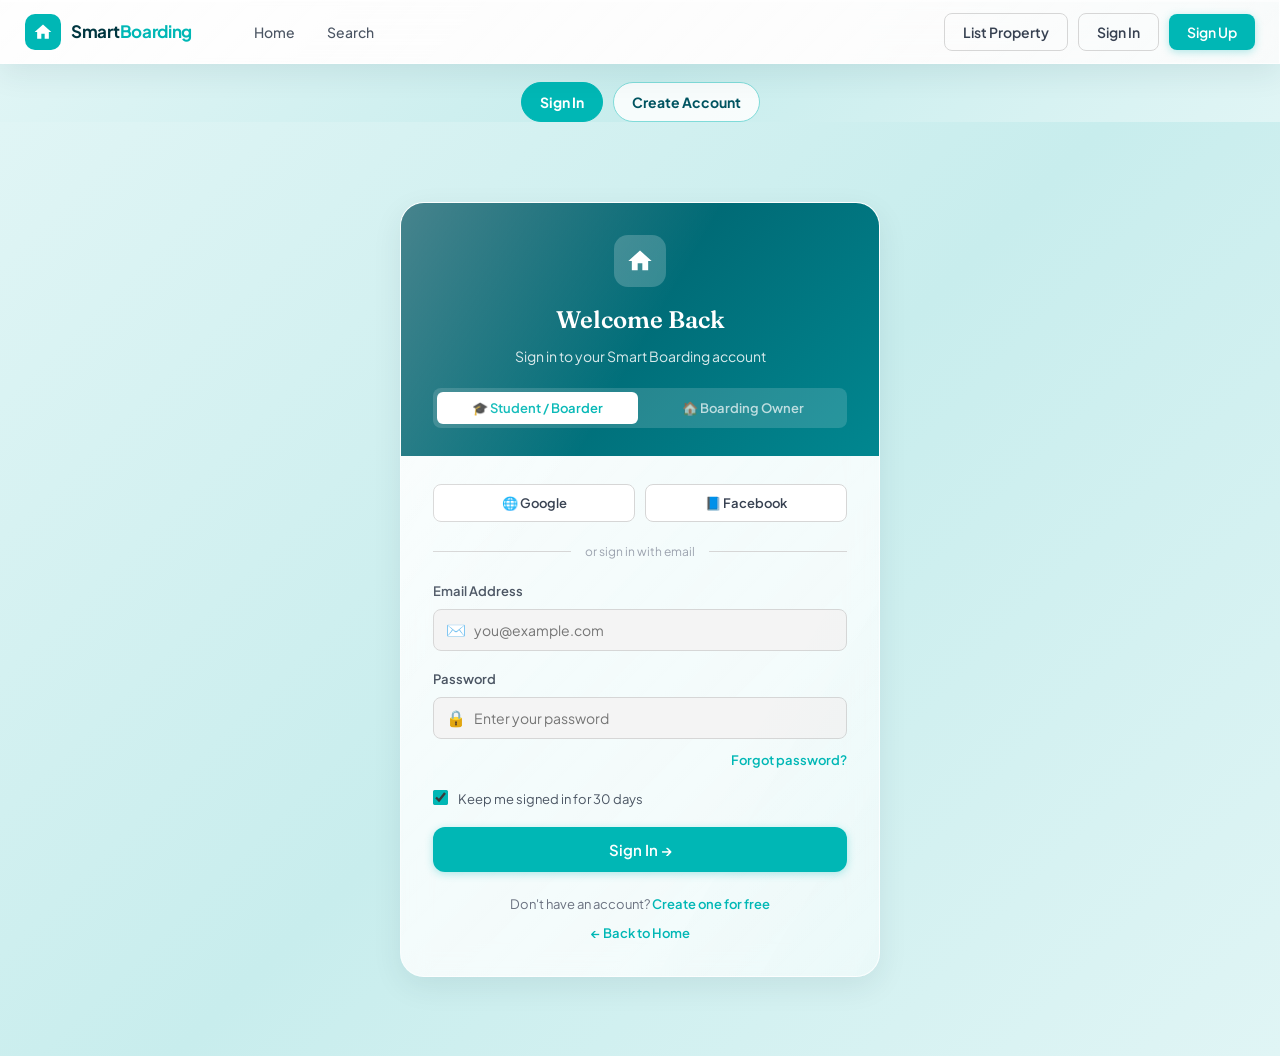
==== auth.html @ 51332e6e "re arranged files new" ====
<!DOCTYPE html>
<html lang="en">
<head>
<meta charset="utf-8"/>
<meta content="width=device-width, initial-scale=1.0" name="viewport"/>
<title>Smart Boarding Finder — Log In</title>
<link href="https://fonts.googleapis.com" rel="preconnect"/>
<link href="https://fonts.googleapis.com/css2?family=Plus+Jakarta+Sans:wght@300;400;500;600;700;800&amp;family=Fraunces:ital,opsz,wght@0,9..144,300;0,9..144,600;1,9..144,300&amp;display=swap" rel="stylesheet"/>
<link href="styles.css" rel="stylesheet"/>
</head>
<body data-page="auth">
<nav>
<div class="nav-brand" onclick="showPage('home'); closeMobileMenu();">
<div class="logo">
<svg viewbox="0 0 24 24"><path d="M10 20v-6h4v6h5v-8h3L12 3 2 12h3v8z"></path></svg>
</div>
<span>Smart<em>Boarding</em></span>
</div>
<div class="nav-links">
<a class="active" id="nav-home" onclick="showPage('home'); closeMobileMenu();">Home</a>
<a id="nav-results" onclick="showPage('results'); closeMobileMenu();">Search</a>
<a id="nav-dashboard" onclick="showPage('dashboard'); closeMobileMenu();">Owner Portal</a>
</div>
<div class="nav-end">
<button class="btn btn-ghost" onclick="showPage('dashboard')">List Property</button>
<button class="btn btn-ghost" onclick="showPage('login')">Sign In</button>
<button class="btn btn-primary" onclick="showPage('signup')">Sign Up</button>
</div>
<button aria-label="Open menu" class="mobile-nav-toggle" onclick="toggleMobileMenu()">☰</button>
</nav>
<div class="mobile-nav-menu" id="mobile-nav-menu">
<div class="mobile-nav-user" id="mobile-nav-user">Menu</div>
<div class="mobile-nav-links">
<a id="mobile-nav-home" onclick="showPage('home'); closeMobileMenu();">Home</a>
<a id="mobile-nav-results" onclick="showPage('results'); closeMobileMenu();">Search</a>
<a id="mobile-nav-dashboard" onclick="showPage('dashboard'); closeMobileMenu();">Dashboard</a>
</div>
<div class="mobile-nav-actions" id="mobile-nav-actions" style="margin-top:10px;"></div>
</div>
<div class="page active" id="page-auth">
  <div class="auth-switch-strip">
    <button class="auth-switch-tab active" id="auth-mode-login-btn" onclick="showAuthMode('login')">Sign In</button>
    <button class="auth-switch-tab" id="auth-mode-signup-btn" onclick="showAuthMode('signup')">Create Account</button>
  </div>
  <div id="auth-login-panel" class="auth-mode-panel active">
    <div class="auth-page">
<div class="auth-container">
<div class="auth-card">
<div class="auth-header">
<div class="auth-logo">
<svg viewbox="0 0 24 24"><path d="M10 20v-6h4v6h5v-8h3L12 3 2 12h3v8z"></path></svg>
</div>
<h2>Welcome Back</h2>
<p>Sign in to your Smart Boarding account</p>
<div class="auth-role-tabs">
<button class="auth-role-tab active" id="login-tab-student" onclick="switchLoginRole('student')">🎓 Student / Boarder</button>
<button class="auth-role-tab" id="login-tab-owner" onclick="switchLoginRole('owner')">🏠 Boarding Owner</button>
</div>
</div>
<div class="auth-body">
<div class="auth-social">
<button class="auth-social-btn">🌐 Google</button>
<button class="auth-social-btn">📘 Facebook</button>
</div>
<div class="auth-divider">or sign in with email</div>
<div class="auth-field">
<label>Email Address</label>
<div class="input-icon-wrap">
<span class="input-icon">✉️</span>
<input id="login-email" placeholder="you@example.com" style="padding-left:40px;" type="email"/>
</div>
</div>
<div class="auth-field">
<label>Password</label>
<div class="input-icon-wrap">
<span class="input-icon">🔒</span>
<input id="login-password" placeholder="Enter your password" style="padding-left:40px;" type="password"/>
</div>
</div>
<div class="forgot-link"><a>Forgot password?</a></div>
<div id="login-owner-extra" style="display:none;">
<div class="owner-extras">
<div class="oe-title">🏠 Owner Verification</div>
<div class="auth-field" style="margin-bottom:0;">
<label>NIC / Business Registration No.</label>
<input placeholder="e.g. 199512345678 or BR-12345" type="text"/>
</div>
</div>
</div>
<label class="auth-check"><input checked="" type="checkbox"/> Keep me signed in for 30 days</label>
<button class="btn btn-primary btn-lg" onclick="loginUser()" style="width:100%;justify-content:center;">Sign In →</button>
<div class="auth-footer">Don't have an account? <a onclick="showPage('signup')">Create one for free</a></div>
<div class="auth-footer" style="margin-top:8px;"><a onclick="showPage('home')">← Back to Home</a></div>
</div>
</div>
<div style="display:flex;justify-content:center;gap:24px;margin-top:20px;flex-wrap:wrap;">
<div style="font-size:12px;color:var(--gray-500);">🔒 SSL Secured</div>
<div style="font-size:12px;color:var(--gray-500);">✅ Verified Platform</div>
<div style="font-size:12px;color:var(--gray-500);">🇱🇰 Made for Sri Lanka</div>
</div>
</div>
</div>
  </div>
  <div id="auth-signup-panel" class="auth-mode-panel">
    <div class="auth-page">
<div class="auth-container" style="max-width:540px;">
<div class="auth-card">
<div class="auth-header">
<div class="auth-logo">
<svg viewbox="0 0 24 24"><path d="M10 20v-6h4v6h5v-8h3L12 3 2 12h3v8z"></path></svg>
</div>
<h2>Create Your Account</h2>
<p>Join thousands of students finding their perfect boarding</p>
<div class="auth-role-tabs">
<button class="auth-role-tab active" id="signup-tab-student" onclick="switchSignupRole('student')">🎓 I'm a Student</button>
<button class="auth-role-tab" id="signup-tab-owner" onclick="switchSignupRole('owner')">🏠 I'm an Owner</button>
</div>
</div>
<div class="auth-body">
<div class="auth-social">
<button class="auth-social-btn">🌐 Sign up with Google</button>
<button class="auth-social-btn">📘 Facebook</button>
</div>
<div class="auth-divider">or create account with email</div>
<div class="auth-row">
<div class="auth-field" style="margin-bottom:0;"><label>First Name</label><input id="signup-fname" placeholder="Kasun" type="text"/></div>
<div class="auth-field" style="margin-bottom:0;"><label>Last Name</label><input id="signup-lname" placeholder="Perera" type="text"/></div>
</div>
<div style="margin-bottom:18px;"></div>
<div class="auth-field">
<label>Email Address</label>
<div class="input-icon-wrap">
<span class="input-icon">✉️</span>
<input id="signup-email" placeholder="kasun@students.ac.lk" style="padding-left:40px;" type="email"/>
</div>
</div>
<div class="auth-field">
<label>Mobile Number</label>
<div class="input-icon-wrap">
<span class="input-icon">📱</span>
<input id="signup-phone" placeholder="+94 77 123 4567" style="padding-left:40px;" type="tel"/>
</div>
</div>
<div id="signup-student-fields">
<div class="owner-extras" style="background:#E0F5F5;border-color:#80DBD9;">
<div class="oe-title" style="color:var(--success);">🎓 Student Details</div>
<div class="auth-row" style="margin-bottom:12px;">
<div class="auth-field" style="margin-bottom:0;"><label>Student ID (optional)</label><input placeholder="CS/2024/001" type="text"/></div>
</div>
<div class="auth-field" style="margin-bottom:0;"><label>Faculty / Department</label><input placeholder="e.g. Faculty of Science" type="text"/></div>
</div>
</div>
<div id="signup-owner-fields" style="display:none;">
<div class="owner-extras">
<div class="oe-title">🏠 Property Owner Details</div>
<div class="auth-field"><label>NIC Number</label><input placeholder="199512345678 or 952345678V" type="text"/></div>
<div class="auth-row" style="margin-bottom:12px;">
<div class="auth-field" style="margin-bottom:0;">
<label>Number of Properties</label>
<select><option>1 property</option><option>2–3 properties</option><option>4+ properties</option></select>
</div>
</div>
<div class="auth-field" style="margin-bottom:0;"><label>Property / Business Name</label><input placeholder="e.g. Sunset View Boarding House" type="text"/></div>
</div>
</div>
<div style="margin-bottom:18px;"></div>
<div class="auth-field">
<label>Password</label>
<div class="input-icon-wrap">
<span class="input-icon">🔒</span>
<input id="signup-password" placeholder="Create a strong password" style="padding-left:40px;" type="password"/>
</div>
<div class="password-hint">Min. 8 characters with a number and special character</div>
</div>
<div class="auth-field">
<label>Confirm Password</label>
<div class="input-icon-wrap">
<span class="input-icon">🔒</span>
<input placeholder="Repeat your password" style="padding-left:40px;" type="password"/>
</div>
</div>
<label class="auth-check"><input type="checkbox"/> I agree to the <a style="color:var(--brand);font-weight:600;">Terms of Service</a> and <a style="color:var(--brand);font-weight:600;">Privacy Policy</a></label>
<label class="auth-check"><input checked="" type="checkbox"/> Send me updates about new listings and availability alerts</label>
<button class="btn btn-primary btn-lg" onclick="signupUser()" style="width:100%;justify-content:center;">🚀 Create Account</button>
<div class="auth-footer">Already have an account? <a onclick="showPage('login')">Sign in here</a></div>
<div class="auth-footer" style="margin-top:8px;"><a onclick="showPage('home')">← Back to Home</a></div>
</div>
</div>
<div style="display:flex;justify-content:center;gap:24px;margin-top:20px;flex-wrap:wrap;">
<div style="font-size:12px;color:var(--gray-500);">🔒 SSL Secured</div>
<div style="font-size:12px;color:var(--gray-500);">✅ Free to Join</div>
<div style="font-size:12px;color:var(--gray-500);">🇱🇰 Made for Sri Lanka</div>
</div>
</div>
</div>
  </div>
</div>
<script src="app.js"></script>
</body>
</html>
---- styles.css ----
:root {
    --brand: #00B7B5;
    --brand-light: #E0F5F5;
    --brand-mid: #80DBD9;
    --brand-dark: #005461;
    --accent: #018790;
    --success: #018790;
    --warning: #F59E0B;
    --danger: #EF4444;
    --gray-50: #F4F4F4;
    --gray-100: #EAEAEA;
    --gray-200: #D6D6D6;
    --gray-300: #D1D5DB;
    --gray-400: #9CA3AF;
    --gray-500: #6B7280;
    --gray-600: #4B5563;
    --gray-700: #374151;
    --gray-800: #1F2937;
    --gray-900: #003640;
    --white: #FFFFFF;
    --radius-sm: 8px;
    --radius-md: 12px;
    --radius-lg: 16px;
    --radius-xl: 24px;
    --shadow-sm: 0 1px 3px rgba(0,0,0,0.06), 0 1px 2px rgba(0,0,0,0.04);
    --shadow-md: 0 4px 12px rgba(0,0,0,0.08), 0 2px 4px rgba(0,0,0,0.04);
    --shadow-lg: 0 10px 28px rgba(0,0,0,0.10), 0 4px 10px rgba(0,0,0,0.06);
    --nav-h: 64px;
  }
  *, *::before, *::after { box-sizing: border-box; margin: 0; padding: 0; }
  html { scroll-behavior: smooth; }
  body { font-family: 'Plus Jakarta Sans', sans-serif; background: var(--gray-50); color: var(--gray-800); font-size: 15px; line-height: 1.6; }
  
  /* ── NAV ── */
  nav {
    position: fixed; top: 0; left: 0; right: 0; height: var(--nav-h);
    background: rgba(255,255,255,0.92); backdrop-filter: blur(12px);
    border-bottom: 1px solid var(--gray-200); z-index: 100;
    display: flex; align-items: center; padding: 0 24px; gap: 32px;
  }
  .nav-brand { display:flex; align-items:center; gap:10px; text-decoration:none; cursor:pointer; }
  .nav-brand .logo { width:36px;height:36px;background:var(--brand);border-radius:10px;display:flex;align-items:center;justify-content:center; }
  .nav-brand .logo svg { width:20px;height:20px;fill:white; }
  .nav-brand span { font-weight:700; font-size:17px; color:var(--gray-900); letter-spacing:-0.3px; }
  .nav-brand span em { font-style:normal; color:var(--brand); }
  .nav-links { display:flex; gap:4px; margin-left:16px; }
  .nav-links a { text-decoration:none; padding:6px 14px; border-radius:var(--radius-sm); font-size:14px; font-weight:500; color:var(--gray-600); cursor:pointer; transition:all .2s; }
  .nav-links a:hover, .nav-links a.active { background:var(--brand-light); color:var(--brand); }
  .nav-end { margin-left:auto; display:flex; gap:10px; align-items:center; }
  .mobile-nav-toggle { display:none; margin-left:auto; width:42px; height:42px; border-radius:12px; border:1px solid var(--gray-200); background:white; color:var(--gray-700); align-items:center; justify-content:center; font-size:20px; cursor:pointer; }
  .mobile-nav-menu { display:none; position:fixed; top:calc(var(--nav-h) + 8px); left:16px; right:16px; background:rgba(255,255,255,0.98); border:1px solid var(--gray-200); border-radius:var(--radius-lg); box-shadow:var(--shadow-lg); padding:14px; z-index:120; }
  .mobile-nav-menu.open { display:block; }
  .mobile-nav-links, .mobile-nav-actions { display:flex; flex-direction:column; gap:8px; }
  .mobile-nav-links a, .mobile-nav-actions button { width:100%; text-align:left; text-decoration:none; padding:11px 14px; border-radius:12px; font-size:14px; font-weight:600; color:var(--gray-700); background:white; border:1px solid var(--gray-200); cursor:pointer; font-family:inherit; }
  .mobile-nav-links a.active, .mobile-nav-links a:hover, .mobile-nav-actions button:hover { background:var(--brand-light); color:var(--brand); border-color:var(--brand-mid); }
  .mobile-nav-user { padding:8px 6px 12px; font-size:13px; color:var(--gray-500); font-weight:600; }
  .btn { display:inline-flex; align-items:center; gap:8px; padding:9px 18px; border-radius:var(--radius-sm); font-size:14px; font-weight:600; cursor:pointer; transition:all .18s; border:none; font-family:inherit; text-decoration:none; }
  .btn-ghost { background:transparent; color:var(--gray-700); border:1px solid var(--gray-200); }
  .btn-ghost:hover { background:var(--gray-100); border-color:var(--gray-300); }
  .btn-primary { background:var(--brand); color:white; box-shadow:0 2px 8px rgba(0,183,181,.3); }
  .btn-primary:hover { background:var(--brand-dark); transform:translateY(-1px); box-shadow:0 4px 14px rgba(0,183,181,.4); }
  .btn-outline { background:white; color:var(--brand); border:1.5px solid var(--brand); }
  .btn-outline:hover { background:var(--brand-light); }
  .btn-success { background:var(--success); color:white; }
  .btn-success:hover { background:#059669; }
  .btn-lg { padding:13px 28px; font-size:15px; border-radius:var(--radius-md); }
  .btn-sm { padding:6px 12px; font-size:13px; }

  /* ── PAGES ── */
  .page { display:none; padding-top:var(--nav-h); min-height:100vh; }
  .page.active { display:block; }

  /* ── HOME ── */
  .hero {
    background: linear-gradient(135deg, #E0F5F5 0%, #C8EDED 40%, #E0F5F5 100%);
    padding: 80px 24px 60px; text-align:center; position:relative; overflow:hidden;
  }
  .hero::before {
    content:''; position:absolute; top:-80px; right:-80px;
    width:400px; height:400px; background:radial-gradient(circle, rgba(0,183,181,.12) 0%, transparent 70%);
    border-radius:50%; pointer-events:none;
  }
  .hero::after {
    content:''; position:absolute; bottom:-60px; left:-60px;
    width:300px; height:300px; background:radial-gradient(circle, rgba(1,135,144,.10) 0%, transparent 70%);
    border-radius:50%; pointer-events:none;
  }
  .hero-badge { display:inline-flex; align-items:center; gap:6px; background:white; border:1px solid var(--brand-mid); color:var(--brand); padding:5px 14px; border-radius:100px; font-size:13px; font-weight:600; margin-bottom:24px; }
  .hero-badge .dot { width:7px;height:7px;background:var(--success);border-radius:50%; }
  .hero h1 { font-family:'Fraunces',serif; font-size:clamp(36px,6vw,60px); font-weight:600; line-height:1.1; color:var(--gray-900); margin-bottom:18px; }
  .hero h1 em { font-style:italic; color:var(--brand); }
  .hero p { font-size:17px; color:var(--gray-500); max-width:540px; margin:0 auto 40px; line-height:1.7; }
  
  .search-card {
    background:white; border-radius:var(--radius-xl); box-shadow:var(--shadow-lg);
    padding:28px; max-width:780px; margin:0 auto 20px;
    border:1px solid var(--gray-200);
  }
  .search-grid { display:grid; grid-template-columns:repeat(4, minmax(0, 1fr)) minmax(140px, auto); gap:12px; align-items:end; width:100%; }
  .search-grid > * { min-width:0; }
  @media(max-width:1024px){ .search-grid { grid-template-columns:repeat(2, minmax(0, 1fr)); } .search-grid .btn { width:100%; justify-content:center; } }
  @media(max-width:680px){ .search-grid { grid-template-columns:1fr; } }
  .field { display:flex; flex-direction:column; gap:6px; }
  .field label { font-size:12px; font-weight:600; color:var(--gray-500); text-transform:uppercase; letter-spacing:.6px; }
  .field input, .field select {
    border:1.5px solid var(--gray-200); border-radius:var(--radius-sm);
    padding:10px 14px; font-size:14px; font-family:inherit; color:var(--gray-800);
    background:var(--gray-50); transition:border-color .2s;
  }
  .field input:focus, .field select:focus { outline:none; border-color:var(--brand); background:white; }
  .divider-or { display:flex;align-items:center;gap:16px;max-width:780px;margin:0 auto 24px;color:var(--gray-400);font-size:13px; }
  .divider-or::before,.divider-or::after{content:'';flex:1;height:1px;background:var(--gray-200);}
  .quick-features { display:flex; justify-content:center; gap:32px; flex-wrap:wrap; max-width:700px; margin:0 auto; }
  .quick-feat { display:flex; align-items:center; gap:8px; font-size:13px; color:var(--gray-500); font-weight:500; }
  .quick-feat .icon { font-size:18px; }

  .section { padding:60px 24px; max-width:1200px; margin:0 auto; }
  .section-header { display:flex; align-items:flex-end; justify-content:space-between; margin-bottom:32px; }
  .section-title { font-family:'Fraunces',serif; font-size:30px; font-weight:600; color:var(--gray-900); line-height:1.2; }
  .section-title span { color:var(--brand); }
  .see-all { font-size:14px; color:var(--brand); font-weight:600; cursor:pointer; text-decoration:none; }
  .see-all:hover { text-decoration:underline; }
  
  .cards-grid { display:grid; grid-template-columns:repeat(auto-fill, minmax(280px, 1fr)); gap:20px; }
  
  .boarding-card {
    background:white; border-radius:var(--radius-lg); overflow:hidden;
    box-shadow:var(--shadow-sm); border:1px solid var(--gray-100);
    transition:all .25s; cursor:pointer;
  }
  .boarding-card:hover { box-shadow:var(--shadow-md); transform:translateY(-3px); border-color:var(--brand-mid); }
  .card-img { height:180px; position:relative; overflow:hidden; }
  .card-img .img-bg { width:100%;height:100%;object-fit:cover; }
  .card-img-placeholder { width:100%;height:100%;display:flex;align-items:center;justify-content:center;font-size:48px; }
  .card-badges { position:absolute; top:10px; left:10px; display:flex; gap:6px; }
  .badge { padding:3px 10px; border-radius:100px; font-size:11px; font-weight:700; letter-spacing:.3px; }
  .badge-available { background:#C0EDED; color:#065F46; }
  .badge-soon { background:#CCF0EF; color:#92400E; }
  .badge-verified { background:#E0F5F5; color:#005461; }
  .badge-group { background:#A8DFDE; color:#005461; }
  .fav-btn { position:absolute; top:10px; right:10px; width:32px;height:32px;background:white;border-radius:50%;display:flex;align-items:center;justify-content:center;cursor:pointer;box-shadow:var(--shadow-sm);border:none;font-size:16px;transition:all .2s; }
  .fav-btn:hover { transform:scale(1.15); }
  .fav-btn.active { color:#EF4444; }
  .card-body { padding:16px; }
  .card-title { font-weight:700; font-size:15px; color:var(--gray-900); margin-bottom:4px; }
  .card-location { font-size:13px; color:var(--gray-500); display:flex;align-items:center;gap:4px; margin-bottom:10px; }
  .card-meta { display:flex; align-items:center; justify-content:space-between; margin-bottom:10px; }
  .card-price { font-size:20px; font-weight:800; color:var(--brand); }
  .card-price span { font-size:12px; font-weight:500; color:var(--gray-400); }
  .card-dist { font-size:12px; color:var(--gray-500); background:var(--gray-100); padding:3px 8px; border-radius:6px; }
  .card-tags { display:flex; flex-wrap:wrap; gap:5px; }
  .tag { font-size:11px; padding:3px 8px; border-radius:6px; background:var(--gray-100); color:var(--gray-600); font-weight:500; }

  /* Vacancy-highlight banner */
  .vacancy-banner {
    background:linear-gradient(135deg, #005461, #018790);
    border-radius:var(--radius-xl); padding:40px 48px; margin:0 24px;
    display:flex; align-items:center; justify-content:space-between; gap:24px;
    color:white; position:relative; overflow:hidden; max-width:1152px; margin:0 auto 60px;
  }
  .vacancy-banner::after { content:'🏠'; position:absolute;right:48px;bottom:-10px;font-size:90px;opacity:.18; }
  .vacancy-banner h2 { font-family:'Fraunces',serif;font-size:26px;font-weight:600;margin-bottom:8px; }
  .vacancy-banner p { opacity:.85;font-size:15px; }

  /* Stats row */
  .stats-row { display:flex; gap:0; border-radius:var(--radius-lg); overflow:hidden; border:1px solid var(--gray-200); background:white; max-width:700px; margin:0 auto 60px; }
  .stat-item { flex:1; text-align:center; padding:24px 16px; border-right:1px solid var(--gray-200); }
  .stat-item:last-child { border-right:none; }
  .stat-num { font-size:28px; font-weight:800; color:var(--brand); display:block; }
  .stat-label { font-size:13px; color:var(--gray-500); font-weight:500; margin-top:2px; }

  /* ── SEARCH RESULTS ── */
  .results-layout { display:grid; grid-template-columns:280px minmax(0,1fr); gap:24px; padding:24px; max-width:1200px; margin:0 auto; align-items:start; }
  @media(max-width:768px){ .results-layout { grid-template-columns:1fr; } }
  .filters-panel { background:white; border-radius:var(--radius-lg); border:1px solid var(--gray-200); padding:20px; height:fit-content; position:sticky; top:80px; z-index:5; isolation:isolate; }
  .filters-panel h3 { font-weight:700; font-size:16px; margin-bottom:20px; color:var(--gray-800); }
  .filter-group { margin-bottom:20px; padding-bottom:20px; border-bottom:1px solid var(--gray-100); }
  .filter-group:last-child { border-bottom:none; margin-bottom:0; padding-bottom:0; }
  .filter-group h4 { font-size:13px; font-weight:700; color:var(--gray-500); text-transform:uppercase; letter-spacing:.5px; margin-bottom:12px; }
  .check-list { display:flex; flex-direction:column; gap:9px; }
  .check-item { display:flex; align-items:center; gap:10px; font-size:14px; color:var(--gray-700); cursor:pointer; }
  .check-item input[type=checkbox] { width:16px;height:16px;accent-color:var(--brand); cursor:pointer; }
  .radio-list { display:flex; flex-direction:column; gap:8px; }
  .radio-item { display:flex;align-items:center;gap:10px;font-size:14px;color:var(--gray-700);cursor:pointer; }
  .radio-item input[type=radio] { width:16px;height:16px;accent-color:var(--brand);cursor:pointer; }
  
  .results-main { min-width:0; position:relative; z-index:1; }
  .results-toolbar { display:flex; align-items:center; justify-content:space-between; margin-bottom:20px; flex-wrap:wrap; gap:12px; }
  .results-count { font-size:15px; color:var(--gray-600); }
  .results-count strong { color:var(--gray-900); font-weight:700; }
  .sort-select { border:1.5px solid var(--gray-200); border-radius:var(--radius-sm); padding:8px 14px; font-size:14px; font-family:inherit; background:white; color:var(--gray-700); cursor:pointer; }
  .results-list { display:flex; flex-direction:column; gap:16px; }
  
  .result-card { background:white; border-radius:var(--radius-lg); border:1px solid var(--gray-200); display:flex; overflow:hidden; box-shadow:var(--shadow-sm); transition:all .2s; cursor:pointer; }
  .result-card:hover { box-shadow:var(--shadow-md); border-color:var(--brand-mid); }
  .result-img { width:200px; flex-shrink:0; position:relative; }
  @media(max-width:520px){ .result-img { width:120px; } }
  .result-img-placeholder { width:100%;height:100%;display:flex;align-items:center;justify-content:center;font-size:44px; }
  .result-body { flex:1; padding:16px 20px; display:flex; flex-direction:column; justify-content:space-between; }
  .result-header { display:flex; justify-content:space-between; align-items:flex-start; gap:12px; margin-bottom:8px; }
  .result-title { font-weight:700; font-size:16px; color:var(--gray-900); }
  .result-price { font-size:22px; font-weight:800; color:var(--brand); white-space:nowrap; }
  .result-price small { font-size:12px; font-weight:400; color:var(--gray-400); }
  .result-loc { font-size:13px; color:var(--gray-500); margin-bottom:10px; }
  .result-tags { display:flex; flex-wrap:wrap; gap:5px; margin-bottom:12px; }
  .result-footer { display:flex; align-items:center; justify-content:space-between; }

  /* ── DETAILS ── */
  .detail-wrap { max-width:1100px; margin:0 auto; padding:28px 24px; }
  .gallery { display:grid; grid-template-columns:2fr 1fr 1fr; grid-template-rows:200px 200px; gap:8px; border-radius:var(--radius-xl); overflow:hidden; margin-bottom:32px; }
  .gallery-main { grid-row:1/3; font-size:60px; }
  .gallery-thumb { font-size:36px; }
  .gallery-cell { display:flex;align-items:center;justify-content:center;background:var(--gray-100);position:relative; }
  .gallery-cell.has-more::after { content:'+ more'; position:absolute;bottom:12px;right:12px;background:rgba(0,0,0,.55);color:white;padding:4px 10px;border-radius:6px;font-size:12px;font-weight:600; }
  .detail-layout { display:grid; grid-template-columns:1fr 340px; gap:28px; }
  @media(max-width:768px){ .detail-layout { grid-template-columns:1fr; } }
  .detail-content {}
  .detail-title { font-family:'Fraunces',serif;font-size:32px;font-weight:600;color:var(--gray-900);margin-bottom:8px; }
  .detail-meta { display:flex;align-items:center;gap:16px;flex-wrap:wrap;margin-bottom:20px;font-size:14px;color:var(--gray-500); }
  .detail-meta span { display:flex;align-items:center;gap:5px; }
  .rating-stars { color:#F59E0B; font-size:14px; }
  .facilities-grid { display:grid;grid-template-columns:repeat(auto-fill,minmax(130px,1fr));gap:10px;margin:20px 0; }
  .facility-chip { display:flex;align-items:center;gap:8px;padding:10px 14px;background:var(--gray-50);border:1px solid var(--gray-200);border-radius:var(--radius-sm);font-size:13px;font-weight:500;color:var(--gray-700); }
  .facility-icon { font-size:18px; }
  .divider { height:1px;background:var(--gray-200);margin:24px 0; }
  .room-types-grid { display:grid;grid-template-columns:repeat(auto-fill,minmax(160px,1fr));gap:12px;margin-top:16px; }
  .room-type-card { border:1.5px solid var(--gray-200);border-radius:var(--radius-md);padding:16px;cursor:pointer;transition:all .18s; }
  .room-type-card:hover,.room-type-card.selected { border-color:var(--brand);background:var(--brand-light); }
  .room-type-card .type-icon { font-size:24px;margin-bottom:8px; }
  .room-type-card .type-name { font-weight:600;font-size:14px;color:var(--gray-800); }
  .room-type-card .type-price { font-size:18px;font-weight:800;color:var(--brand);margin-top:4px; }
  
  .booking-panel { background:white;border:1px solid var(--gray-200);border-radius:var(--radius-xl);padding:24px;position:sticky;top:80px;box-shadow:var(--shadow-md); }
  .booking-panel .price-big { font-size:30px;font-weight:800;color:var(--brand);margin-bottom:4px; }
  .booking-panel .price-sub { font-size:13px;color:var(--gray-400);margin-bottom:20px; }
  .avail-badge { display:flex;align-items:center;gap:8px;background:#C0EDED;color:#065F46;padding:10px 14px;border-radius:var(--radius-sm);font-size:13px;font-weight:600;margin-bottom:16px; }
  .avail-badge .dot { width:8px;height:8px;background:#018790;border-radius:50%; }
  .panel-btns { display:flex;flex-direction:column;gap:10px;margin-top:16px; }
  
  .reviews-section { margin-top:32px; }
  .review-card { background:var(--gray-50);border-radius:var(--radius-md);padding:16px;margin-bottom:14px; }
  .review-header { display:flex;align-items:center;gap:12px;margin-bottom:8px; }
  .reviewer-avatar { width:38px;height:38px;border-radius:50%;background:var(--brand-light);color:var(--brand);display:flex;align-items:center;justify-content:center;font-weight:700;font-size:14px; }
  .reviewer-info .name { font-weight:600;font-size:14px; }
  .reviewer-info .date { font-size:12px;color:var(--gray-400); }
  .review-stars { margin-left:auto;color:#F59E0B;font-size:13px; }
  .review-text { font-size:14px;color:var(--gray-600);line-height:1.6; }

  /* ── BOOKING PAGE ── */
  .booking-page-wrap { max-width:900px;margin:0 auto;padding:32px 24px; }
  .booking-page-wrap h1 { font-family:'Fraunces',serif;font-size:28px;font-weight:600;margin-bottom:28px; }
  .booking-layout { display:grid;grid-template-columns:1fr 320px;gap:24px; }
  @media(max-width:700px){ .booking-layout { grid-template-columns:1fr; } }
  .booking-form-section { background:white;border-radius:var(--radius-lg);border:1px solid var(--gray-200);padding:24px; }
  .booking-form-section h3 { font-weight:700;font-size:17px;margin-bottom:18px;padding-bottom:14px;border-bottom:1px solid var(--gray-100); }
  .form-row { display:grid;grid-template-columns:1fr 1fr;gap:14px;margin-bottom:16px; }
  @media(max-width:480px){ .form-row { grid-template-columns:1fr; } }
  .payment-methods { display:flex;flex-direction:column;gap:10px;margin-bottom:20px; }
  .payment-option { display:flex;align-items:center;gap:12px;padding:14px;border:1.5px solid var(--gray-200);border-radius:var(--radius-md);cursor:pointer;transition:border-color .18s; }
  .payment-option:hover,.payment-option.selected { border-color:var(--brand);background:var(--brand-light); }
  .payment-option input { width:16px;height:16px;accent-color:var(--brand); }
  .payment-option .method-label { font-weight:600;font-size:14px; }
  .payment-option .method-sub { font-size:12px;color:var(--gray-400); }
  .payment-icon { font-size:24px;margin-right:4px; }
  
  .booking-summary { background:white;border:1px solid var(--gray-200);border-radius:var(--radius-lg);padding:20px;height:fit-content; }
  .booking-summary h3 { font-weight:700;font-size:16px;margin-bottom:16px; }
  .summary-item { display:flex;justify-content:space-between;font-size:14px;margin-bottom:10px;color:var(--gray-600); }
  .summary-total { display:flex;justify-content:space-between;font-size:16px;font-weight:800;color:var(--gray-900);border-top:1px solid var(--gray-200);padding-top:12px;margin-top:4px; }

  /* ── OWNER DASHBOARD ── */
  .dashboard-wrap { max-width:1100px;margin:0 auto;padding:28px 24px; }
  .dashboard-header { display:flex;align-items:center;justify-content:space-between;margin-bottom:28px;flex-wrap:wrap;gap:16px; }
  .dashboard-header h1 { font-family:'Fraunces',serif;font-size:26px;font-weight:600; }
  .dashboard-grid { display:grid;grid-template-columns:repeat(4,1fr);gap:16px;margin-bottom:32px; }
  @media(max-width:700px){ .dashboard-grid { grid-template-columns:repeat(2,1fr); } }
  .dash-stat { background:white;border:1px solid var(--gray-200);border-radius:var(--radius-lg);padding:20px; }
  .dash-stat .stat-icon { font-size:24px;margin-bottom:10px; }
  .dash-stat .stat-val { font-size:28px;font-weight:800;color:var(--gray-900); }
  .dash-stat .stat-desc { font-size:13px;color:var(--gray-500);margin-top:2px; }
  .dash-main { display:grid;grid-template-columns:1fr 380px;gap:24px; }
  @media(max-width:768px){ .dash-main { grid-template-columns:1fr; } }
  .listing-form { background:white;border:1px solid var(--gray-200);border-radius:var(--radius-lg);padding:24px; }
  .listing-form h3 { font-weight:700;font-size:17px;margin-bottom:20px; }
  .form-group { margin-bottom:16px; }
  .form-group label { display:block;font-size:13px;font-weight:600;color:var(--gray-500);text-transform:uppercase;letter-spacing:.5px;margin-bottom:6px; }
  .form-group input,.form-group select,.form-group textarea { width:100%;border:1.5px solid var(--gray-200);border-radius:var(--radius-sm);padding:10px 14px;font-size:14px;font-family:inherit;color:var(--gray-800);background:white;transition:border-color .2s; }
  .form-group input:focus,.form-group select:focus,.form-group textarea:focus { outline:none;border-color:var(--brand); }
  .form-group textarea { height:80px;resize:vertical; }

  /* ── MEDIA UPLOAD ── */
  .media-upload-area { border:2px dashed var(--gray-300);border-radius:var(--radius-md);padding:28px;text-align:center;cursor:pointer;transition:all .2s;position:relative; }
  .media-upload-area:hover,.media-upload-area.drag-over { border-color:var(--brand);background:var(--brand-light); }
  .media-upload-area input[type=file] { position:absolute;inset:0;opacity:0;cursor:pointer;width:100%;height:100%; }
  .media-preview-grid { display:grid;grid-template-columns:repeat(auto-fill,minmax(120px,1fr));gap:10px;margin-top:14px; }
  .media-thumb { position:relative;border-radius:var(--radius-sm);overflow:hidden;aspect-ratio:1;background:var(--gray-100); }
  .media-thumb img,.media-thumb video { width:100%;height:100%;object-fit:cover; }
  .media-thumb .remove-btn { position:absolute;top:4px;right:4px;width:22px;height:22px;background:rgba(0,0,0,.6);color:white;border:none;border-radius:50%;cursor:pointer;font-size:12px;display:flex;align-items:center;justify-content:center;line-height:1; }
  .media-thumb .media-type-badge { position:absolute;bottom:4px;left:4px;background:rgba(0,0,0,.55);color:white;padding:2px 6px;border-radius:4px;font-size:10px;font-weight:600; }
  .upload-progress { height:4px;background:var(--gray-200);border-radius:100px;overflow:hidden;margin-top:8px;display:none; }
  .upload-progress-bar { height:100%;background:var(--brand);border-radius:100px;transition:width .3s; }
  /* Gallery with real images */
  .gallery-cell img { width:100%;height:100%;object-fit:cover; }
  .gallery-cell video { width:100%;height:100%;object-fit:cover; }
  .gallery-lightbox { position:fixed;inset:0;background:rgba(0,0,0,.92);z-index:999;display:flex;align-items:center;justify-content:center;cursor:zoom-out; }
  .gallery-lightbox img,.gallery-lightbox video { max-width:90vw;max-height:90vh;border-radius:var(--radius-md);object-fit:contain; }
  .gallery-lightbox .close-btn { position:absolute;top:20px;right:24px;color:white;font-size:28px;cursor:pointer;border:none;background:none; }
  .gallery-lightbox .nav-btn { position:absolute;top:50%;transform:translateY(-50%);color:white;font-size:36px;cursor:pointer;border:none;background:rgba(255,255,255,.12);border-radius:50%;width:50px;height:50px;display:flex;align-items:center;justify-content:center; }
  .gallery-lightbox .prev-btn { left:16px; }
  .gallery-lightbox .next-btn { right:16px; }

  .upload-zone { border:2px dashed var(--gray-300);border-radius:var(--radius-md);padding:32px;text-align:center;cursor:pointer;transition:all .2s; }
  .upload-zone:hover { border-color:var(--brand);background:var(--brand-light); }
  .upload-zone .upload-icon { font-size:32px;margin-bottom:8px; }
  .upload-zone p { font-size:14px;color:var(--gray-500); }
  .toggle-row { display:flex;align-items:center;justify-content:space-between;padding:14px 0;border-bottom:1px solid var(--gray-100); }
  .toggle-row .toggle-label { font-weight:600;font-size:14px; }
  .toggle-row .toggle-sub { font-size:12px;color:var(--gray-400);margin-top:2px; }
  .toggle { width:44px;height:24px;background:var(--gray-300);border-radius:100px;position:relative;cursor:pointer;transition:background .2s;border:none; }
  .toggle.on { background:var(--brand); }
  .toggle::after { content:'';position:absolute;top:3px;left:3px;width:18px;height:18px;background:white;border-radius:50%;transition:transform .2s; }
  .toggle.on::after { transform:translateX(20px); }
  .dash-side {}
  .bookings-panel { background:white;border:1px solid var(--gray-200);border-radius:var(--radius-lg);padding:20px;margin-bottom:20px; }
  .bookings-panel h3 { font-weight:700;font-size:16px;margin-bottom:16px; }
  .booking-item { display:flex;align-items:center;gap:12px;padding:12px 0;border-bottom:1px solid var(--gray-100); }
  .booking-item:last-child { border-bottom:none; }
  .booking-avatar { width:36px;height:36px;border-radius:50%;background:var(--brand-light);color:var(--brand);display:flex;align-items:center;justify-content:center;font-weight:700;font-size:13px;flex-shrink:0; }
  .booking-info .name { font-weight:600;font-size:14px; }
  .booking-info .date { font-size:12px;color:var(--gray-400); }
  .booking-status { margin-left:auto;padding:3px 10px;border-radius:100px;font-size:11px;font-weight:700; }
  .status-confirmed { background:#C0EDED;color:#065F46; }
  .status-pending { background:#CCF0EF;color:#92400E; }
  .status-upcoming { background:#D0F2F2;color:#005461; }

  /* ── REVIEWS PAGE ── */
  .reviews-wrap { max-width:800px;margin:0 auto;padding:32px 24px; }
  .reviews-wrap h1 { font-family:'Fraunces',serif;font-size:28px;font-weight:600;margin-bottom:8px; }
  .overall-rating { background:white;border:1px solid var(--gray-200);border-radius:var(--radius-xl);padding:28px;margin-bottom:28px;display:flex;gap:32px;align-items:center; }
  .rating-big { text-align:center;flex-shrink:0; }
  .rating-big .num { font-size:56px;font-weight:800;color:var(--gray-900);line-height:1; }
  .rating-big .stars { font-size:20px;color:#F59E0B;margin:6px 0; }
  .rating-big .count { font-size:13px;color:var(--gray-400); }
  .rating-bars { flex:1; }
  .rating-bar-row { display:flex;align-items:center;gap:10px;margin-bottom:8px;font-size:13px; }
  .rating-bar-row .bar-track { flex:1;height:7px;background:var(--gray-200);border-radius:100px;overflow:hidden; }
  .rating-bar-row .bar-fill { height:100%;background:#F59E0B;border-radius:100px; }
  .reviews-list { display:flex;flex-direction:column;gap:16px; }
  .review-card-full { background:white;border:1px solid var(--gray-200);border-radius:var(--radius-lg);padding:20px; }
  .write-review { background:var(--brand-light);border:1.5px dashed var(--brand-mid);border-radius:var(--radius-lg);padding:20px;text-align:center;cursor:pointer;margin-bottom:24px; }
  .write-review p { color:var(--brand);font-weight:600;font-size:15px; }

  /* ── FOOTER ── */
  footer { background:#002D38;color:var(--gray-400);text-align:center;padding:28px 24px;font-size:13px;margin-top:60px; }
  footer strong { color:white; }

  /* ── BREADCRUMB ── */
  .breadcrumb { display:flex;align-items:center;gap:8px;font-size:13px;color:var(--gray-400);margin-bottom:20px;flex-wrap:wrap; }
  .breadcrumb a { color:var(--brand);cursor:pointer;text-decoration:none; }
  .breadcrumb a:hover { text-decoration:underline; }
  .breadcrumb .sep { color:var(--gray-300); }

  /* Utility */
  .text-center { text-align:center; }
  .mt-4 { margin-top:16px; }
  .mt-8 { margin-top:32px; }
  .flex-center { display:flex;align-items:center;justify-content:center; }
  .gap-8 { gap:8px; }
  .hidden { display:none; }
  .mobile-filter-btn { display:none;margin-bottom:16px; }
  @media(max-width:768px){ .mobile-filter-btn { display:block; } }
  @media(max-width:900px){
    :root { --nav-h: 72px; }
    nav { padding: 0 14px; gap: 12px; }
    .nav-links, .nav-end { display:none; }
    .mobile-nav-toggle { display:inline-flex; }
    .nav-brand span { font-size:15px; }
    .nav-brand .logo { width:34px; height:34px; }
    .section, .detail-wrap, .booking-page-wrap { padding-left:16px; padding-right:16px; }
    .hero { padding: 68px 16px 48px; }
    .search-card { padding:18px; }
    .results-layout { padding:16px; gap:16px; }
    .filters-panel { position:relative; top:0; z-index:2; }
    .result-card { flex-direction:column; }
    .result-img { width:100%; height:200px; }
    .result-body { padding:14px; }
    .result-header, .result-footer { flex-direction:column; align-items:flex-start; }
    .gallery { grid-template-columns:1fr 1fr; grid-template-rows:220px 140px 140px; }
    .gallery-main { grid-column:1 / -1; grid-row:auto; }
  }
  @media(max-width:520px){
    nav { min-height: var(--nav-h); }
    .mobile-nav-menu { left:10px; right:10px; top:calc(var(--nav-h) + 6px); }
    .stats-row { flex-direction:column; }
    .stat-item { border-right:none; border-bottom:1px solid var(--gray-200); }
    .stat-item:last-child { border-bottom:none; }
    .vacancy-banner { padding:24px 20px; margin-bottom:40px; }
    .vacancy-banner::after { display:none; }
  }

  /* ── AUTH PAGES ── */
  .auth-page {
    min-height: 100vh; padding-top: var(--nav-h);
    background: linear-gradient(135deg, #E0F5F5 0%, #C8EDED 50%, #E0F5F5 100%);
    display: flex; align-items: center; justify-content: center; padding: 80px 24px 40px;
  }
  .auth-container { width: 100%; max-width: 480px; }
  .auth-card {
    background: white; border-radius: var(--radius-xl); border: 1px solid var(--gray-200);
    box-shadow: var(--shadow-lg); overflow: hidden;
  }
  .auth-header {
    background: linear-gradient(135deg, #005461, #018790);
    padding: 32px 32px 28px; text-align: center; color: white;
  }
  .auth-header .auth-logo { width:52px;height:52px;background:rgba(255,255,255,.2);border-radius:14px;display:flex;align-items:center;justify-content:center;margin:0 auto 14px; }
  .auth-header .auth-logo svg { width:28px;height:28px;fill:white; }
  .auth-header h2 { font-family:'Fraunces',serif; font-size:24px; font-weight:600; margin-bottom:6px; }
  .auth-header p { font-size:14px; opacity:.85; }
  .auth-role-tabs { display:flex; background:rgba(255,255,255,.15); border-radius:var(--radius-sm); padding:4px; margin-top:20px; gap:4px; }
  .auth-role-tab { flex:1; padding:8px; border-radius:6px; font-size:13px; font-weight:600; cursor:pointer; border:none; background:transparent; color:rgba(255,255,255,.7); font-family:inherit; transition:all .2s; }
  .auth-role-tab.active { background:white; color:var(--brand); }
  .auth-body { padding:28px 32px 32px; }
  .auth-field { margin-bottom:18px; }
  .auth-field label { display:block; font-size:13px; font-weight:600; color:var(--gray-600); margin-bottom:7px; }
  .auth-field input, .auth-field select {
    width:100%; border:1.5px solid var(--gray-200); border-radius:var(--radius-sm);
    padding:11px 14px; font-size:14px; font-family:inherit; color:var(--gray-800);
    background:var(--gray-50); transition:border-color .2s;
  }
  .auth-field input:focus, .auth-field select:focus { outline:none; border-color:var(--brand); background:white; }
  .auth-field .input-icon-wrap { position:relative; }
  .auth-field .input-icon-wrap input { padding-left:40px; }
  .auth-field .input-icon { position:absolute;left:13px;top:50%;transform:translateY(-50%);font-size:16px;color:var(--gray-400); }
  .auth-row { display:grid; grid-template-columns:1fr 1fr; gap:14px; }
  @media(max-width:420px){ .auth-row { grid-template-columns:1fr; } }
  .auth-divider { display:flex;align-items:center;gap:14px;margin:20px 0;font-size:12px;color:var(--gray-400); }
  .auth-divider::before,.auth-divider::after { content:'';flex:1;height:1px;background:var(--gray-200); }
  .auth-social { display:flex; gap:10px; margin-bottom:4px; }
  .auth-social-btn { flex:1;display:flex;align-items:center;justify-content:center;gap:8px;padding:10px;border:1.5px solid var(--gray-200);border-radius:var(--radius-sm);font-size:13px;font-weight:600;cursor:pointer;background:white;font-family:inherit;color:var(--gray-700);transition:all .2s; }
  .auth-social-btn:hover { border-color:var(--gray-300); background:var(--gray-50); }
  .auth-footer { text-align:center;margin-top:22px;font-size:13px;color:var(--gray-500); }
  .auth-footer a { color:var(--brand);font-weight:600;cursor:pointer;text-decoration:none; }
  .auth-footer a:hover { text-decoration:underline; }
  .auth-check { display:flex;align-items:flex-start;gap:10px;font-size:13px;color:var(--gray-600);margin-bottom:18px;cursor:pointer; }
  .auth-check input { width:15px;height:15px;margin-top:1px;accent-color:var(--brand);flex-shrink:0; }
  .password-hint { font-size:11px;color:var(--gray-400);margin-top:5px; }
  .owner-extras { background:var(--brand-light);border:1px solid var(--brand-mid);border-radius:var(--radius-md);padding:16px;margin-bottom:18px; }
  .owner-extras .oe-title { font-size:13px;font-weight:700;color:var(--brand);margin-bottom:10px; }
  .forgot-link { text-align:right;margin-top:-10px;margin-bottom:18px; }
  .forgot-link a { font-size:13px;color:var(--brand);cursor:pointer;font-weight:600; }

  /* ── PHONE VERIFY PAGE ── */
  .verify-step { display:none; }
  .verify-step.active { display:block; }
  .otp-inputs { display:flex; gap:10px; justify-content:center; margin:20px 0; }
  .otp-inputs input {
    width:48px; height:56px; text-align:center; font-size:22px; font-weight:700;
    border:2px solid var(--gray-200); border-radius:var(--radius-md);
    font-family:inherit; color:var(--gray-900); background:var(--gray-50);
    transition:border-color .2s;
  }
  .otp-inputs input:focus { outline:none; border-color:var(--brand); background:white; }
  .verified-ring {
    width:72px; height:72px; border-radius:50%; margin:0 auto 16px;
    background:linear-gradient(135deg,#C0EDED,#80DBD9);
    display:flex; align-items:center; justify-content:center; font-size:34px;
    border:3px solid #018790;
  }
  .phone-verified-badge {
    display:inline-flex; align-items:center; gap:6px;
    background:#C0EDED; color:#065F46; padding:4px 12px;
    border-radius:100px; font-size:12px; font-weight:700; border:1px solid #5CCFCD;
  }


  /* ── SOFT GLASS + FADE IN ── */
  body {
    background:
      radial-gradient(circle at top right, rgba(0,183,181,.06), transparent 28%),
      radial-gradient(circle at bottom left, rgba(1,135,144,.05), transparent 24%),
      var(--gray-50);
  }

  .motion-fade {
    opacity: 0;
    transform: translate3d(0, 18px, 0) scale(.985);
    filter: blur(8px);
    transition:
      opacity .78s cubic-bezier(.22,1,.36,1),
      transform .82s cubic-bezier(.22,1,.36,1),
      filter .82s cubic-bezier(.22,1,.36,1);
    transition-delay: var(--motion-delay, 0ms);
    will-change: opacity, transform, filter;
  }
  .motion-fade.in-view {
    opacity: 1;
    transform: translate3d(0, 0, 0) scale(1);
    filter: blur(0);
  }

  @media (prefers-reduced-motion: reduce) {
    .motion-fade, .motion-fade.in-view {
      opacity: 1;
      transform: none;
      filter: none;
      transition: none;
    }
  }

  nav,
  .mobile-nav-menu,
  .search-card,
  .boarding-card,
  .result-card,
  .dash-stat,
  .listing-form,
  .bookings-panel,
  .auth-card,
  .review-card-full,
  .payment-option,
  .gallery-thumb,
  .room-type-card,
  .owner-extras,
  .media-upload-area,
  .booking-form-section,
  .summary-box,
  .summary-card,
  .booking-summary,
  .detail-sidebar-card,
  .detail-main-card,
  .all-bookings-card,
  .saved-empty,
  .write-review,
  .quick-feat {
    background: linear-gradient(135deg, rgba(255,255,255,.88), rgba(255,255,255,.72));
    backdrop-filter: blur(14px);
    -webkit-backdrop-filter: blur(14px);
    border: 1px solid rgba(255,255,255,.55);
    box-shadow:
      0 10px 30px rgba(0, 54, 64, .08),
      inset 0 1px 0 rgba(255,255,255,.45);
  }

  .hero::before,
  .hero::after {
    animation: heroFloat 14s ease-in-out infinite alternate;
  }
  .hero::after {
    animation-duration: 18s;
  }
  @keyframes heroFloat {
    from { transform: translate3d(0,0,0) scale(1); }
    to   { transform: translate3d(8px,-10px,0) scale(1.04); }
  }

  .boarding-card,
  .result-card,
  .dash-stat,
  .room-type-card,
  .auth-card,
  .payment-option,
  .gallery-thumb,
  .booking-form-section,
  .review-card-full {
    transition:
      transform .28s ease,
      box-shadow .28s ease,
      border-color .28s ease,
      background .28s ease;
  }

  .boarding-card:hover,
  .result-card:hover,
  .dash-stat:hover,
  .room-type-card:hover,
  .payment-option:hover,
  .gallery-thumb:hover,
  .review-card-full:hover {
    transform: translateY(-4px);
    box-shadow:
      0 16px 36px rgba(0, 54, 64, .12),
      inset 0 1px 0 rgba(255,255,255,.55);
    border-color: rgba(0,183,181,.28);
  }

  .search-card {
    position: relative;
    overflow: hidden;
  }
  .search-card::after,
  .auth-card::after,
  .listing-form::after,
  .bookings-panel::after {
    content: '';
    position: absolute;
    inset: 0;
    background: linear-gradient(120deg, rgba(255,255,255,.28), transparent 35%, transparent 70%, rgba(0,183,181,.04));
    pointer-events: none;
  }

  .hero h1,
  .hero p,
  .hero-badge,
  .section-title,
  .section-header,
  .dashboard-header h1,
  .auth-header h2 {
    text-wrap: balance;
  }

  .page.active {
    animation: pageFade .45s ease;
  }
  @keyframes pageFade {
    from { opacity: 0.01; }
    to { opacity: 1; }
  }


/* ── AUTH COMBINED PAGE ── */
.auth-switch-strip {
  display:flex; justify-content:center; gap:10px; padding:18px 24px 0;
  background: linear-gradient(135deg, #E0F5F5 0%, #C8EDED 50%, #E0F5F5 100%);
}
.auth-switch-tab {
  border:1.5px solid var(--brand-mid); background:rgba(255,255,255,.86); color:var(--brand-dark);
  border-radius:999px; padding:10px 18px; font-size:14px; font-weight:700; cursor:pointer;
  transition:all .2s ease; font-family:inherit;
}
.auth-switch-tab.active,
.auth-switch-tab:hover {
  background:var(--brand); color:white; border-color:var(--brand);
}
.auth-mode-panel { display:none; }
.auth-mode-panel.active { display:block; }

/* ── SEARCH PAGE OVERLAYS ── */
.page-overlay-shell {
  position:fixed; inset:0; z-index:500; display:none;
  background:rgba(0, 54, 64, .42);
  backdrop-filter: blur(10px);
  -webkit-backdrop-filter: blur(10px);
  overflow:auto; padding:24px 16px 28px;
}
.page-overlay-shell.open { display:block; }
.page-overlay-panel {
  max-width:1200px; margin:24px auto; position:relative;
}
.page-overlay-close {
  position:sticky; top:12px; margin-left:auto; display:flex; align-items:center; justify-content:center;
  width:42px; height:42px; border-radius:14px; border:1px solid rgba(255,255,255,.5);
  background:rgba(255,255,255,.9); color:var(--gray-800); box-shadow:var(--shadow-md);
  font-size:18px; cursor:pointer; z-index:20;
}
.page-overlay-close:hover { background:white; }
body.modal-open { overflow:hidden; }

.page-overlay-shell #page-detail,
.page-overlay-shell #page-booking,
.page-overlay-shell #page-reviews {
  padding-top:0;
  background:transparent;
  min-height:auto;
}

#dashboard-add-section .listing-form,
#dashboard-add-section > div > div:last-child,
#dashboard-add-section .media-upload-area {
  background:white;
}
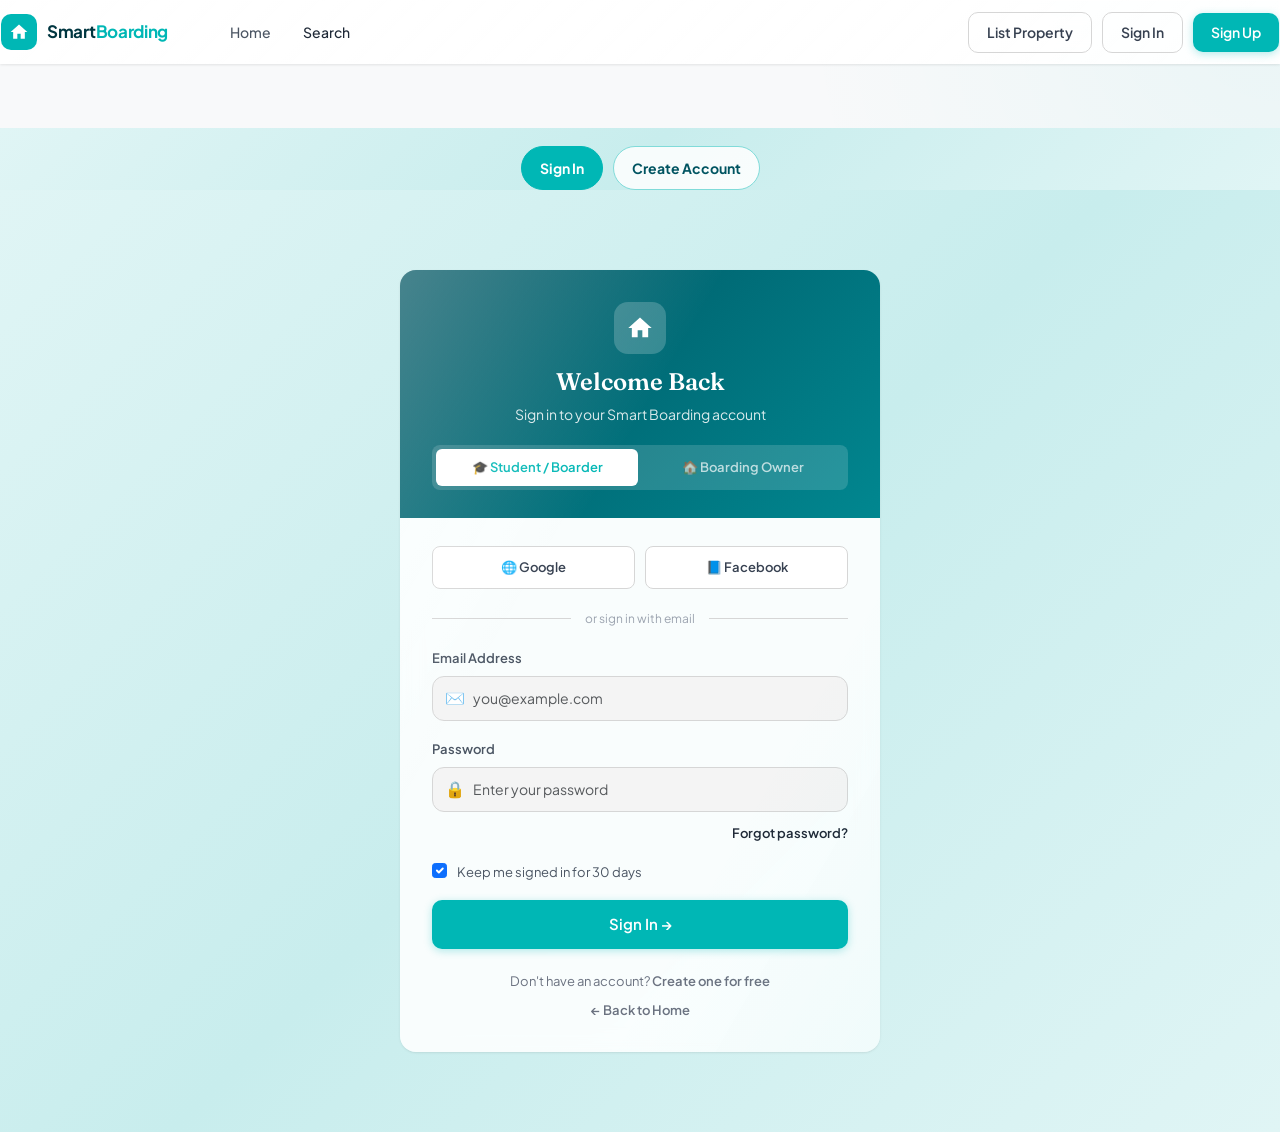
==== commit 631819e1: "updated bootstrap" ====
--- a/auth.html
+++ b/auth.html
@@ -1,4 +1,5 @@
 <!DOCTYPE html>
+
 <html lang="en">
 <head>
 <meta charset="utf-8"/>
@@ -6,10 +7,10 @@
 <title>Smart Boarding Finder — Log In</title>
 <link href="https://fonts.googleapis.com" rel="preconnect"/>
 <link href="https://fonts.googleapis.com/css2?family=Plus+Jakarta+Sans:wght@300;400;500;600;700;800&amp;family=Fraunces:ital,opsz,wght@0,9..144,300;0,9..144,600;1,9..144,300&amp;display=swap" rel="stylesheet"/>
-<link href="styles.css" rel="stylesheet"/>
+<link href="https://cdn.jsdelivr.net/npm/bootstrap@5.3.3/dist/css/bootstrap.min.css" rel="stylesheet"/><link href="https://cdn.jsdelivr.net/npm/bootstrap-icons@1.11.3/font/bootstrap-icons.min.css" rel="stylesheet"/><link href="styles.css" rel="stylesheet"/>
 </head>
-<body data-page="auth">
-<nav>
+<body class="bg-body-tertiary bootstrap-app" data-page="auth">
+<nav class="navbar navbar-expand-lg bg-white bg-opacity-75 shadow-sm">
 <div class="nav-brand" onclick="showPage('home'); closeMobileMenu();">
 <div class="logo">
 <svg viewbox="0 0 24 24"><path d="M10 20v-6h4v6h5v-8h3L12 3 2 12h3v8z"></path></svg>
@@ -22,9 +23,9 @@
 <a id="nav-dashboard" onclick="showPage('dashboard'); closeMobileMenu();">Owner Portal</a>
 </div>
 <div class="nav-end">
-<button class="btn btn-ghost" onclick="showPage('dashboard')">List Property</button>
-<button class="btn btn-ghost" onclick="showPage('login')">Sign In</button>
-<button class="btn btn-primary" onclick="showPage('signup')">Sign Up</button>
+<button class="btn btn-ghost fw-semibold btn-outline-secondary" onclick="showPage('dashboard')">List Property</button>
+<button class="btn btn-ghost fw-semibold btn-outline-secondary" onclick="showPage('login')">Sign In</button>
+<button class="btn btn-primary fw-semibold" onclick="showPage('signup')">Sign Up</button>
 </div>
 <button aria-label="Open menu" class="mobile-nav-toggle" onclick="toggleMobileMenu()">☰</button>
 </nav>
@@ -38,14 +39,14 @@
 <div class="mobile-nav-actions" id="mobile-nav-actions" style="margin-top:10px;"></div>
 </div>
 <div class="page active" id="page-auth">
-  <div class="auth-switch-strip">
-    <button class="auth-switch-tab active" id="auth-mode-login-btn" onclick="showAuthMode('login')">Sign In</button>
-    <button class="auth-switch-tab" id="auth-mode-signup-btn" onclick="showAuthMode('signup')">Create Account</button>
-  </div>
-  <div id="auth-login-panel" class="auth-mode-panel active">
-    <div class="auth-page">
+<div class="auth-switch-strip">
+<button class="auth-switch-tab active" id="auth-mode-login-btn" onclick="showAuthMode('login')">Sign In</button>
+<button class="auth-switch-tab" id="auth-mode-signup-btn" onclick="showAuthMode('signup')">Create Account</button>
+</div>
+<div class="auth-mode-panel active" id="auth-login-panel">
+<div class="auth-page">
 <div class="auth-container">
-<div class="auth-card">
+<div class="auth-card card border-0 shadow-sm">
 <div class="auth-header">
 <div class="auth-logo">
 <svg viewbox="0 0 24 24"><path d="M10 20v-6h4v6h5v-8h3L12 3 2 12h3v8z"></path></svg>
@@ -64,17 +65,17 @@
 </div>
 <div class="auth-divider">or sign in with email</div>
 <div class="auth-field">
-<label>Email Address</label>
+<label class="form-label">Email Address</label>
 <div class="input-icon-wrap">
 <span class="input-icon">✉️</span>
-<input id="login-email" placeholder="you@example.com" style="padding-left:40px;" type="email"/>
-</div>
-</div>
-<div class="auth-field">
-<label>Password</label>
+<input class="form-control" id="login-email" placeholder="you@example.com" style="padding-left:40px;" type="email"/>
+</div>
+</div>
+<div class="auth-field">
+<label class="form-label">Password</label>
 <div class="input-icon-wrap">
 <span class="input-icon">🔒</span>
-<input id="login-password" placeholder="Enter your password" style="padding-left:40px;" type="password"/>
+<input class="form-control" id="login-password" placeholder="Enter your password" style="padding-left:40px;" type="password"/>
 </div>
 </div>
 <div class="forgot-link"><a>Forgot password?</a></div>
@@ -82,13 +83,13 @@
 <div class="owner-extras">
 <div class="oe-title">🏠 Owner Verification</div>
 <div class="auth-field" style="margin-bottom:0;">
-<label>NIC / Business Registration No.</label>
-<input placeholder="e.g. 199512345678 or BR-12345" type="text"/>
-</div>
-</div>
-</div>
-<label class="auth-check"><input checked="" type="checkbox"/> Keep me signed in for 30 days</label>
-<button class="btn btn-primary btn-lg" onclick="loginUser()" style="width:100%;justify-content:center;">Sign In →</button>
+<label class="form-label">NIC / Business Registration No.</label>
+<input class="form-control" placeholder="e.g. 199512345678 or BR-12345" type="text"/>
+</div>
+</div>
+</div>
+<label class="auth-check form-label"><input checked="" class="form-check-input" type="checkbox"/> Keep me signed in for 30 days</label>
+<button class="btn btn-primary btn-lg fw-semibold" onclick="loginUser()" style="width:100%;justify-content:center;">Sign In →</button>
 <div class="auth-footer">Don't have an account? <a onclick="showPage('signup')">Create one for free</a></div>
 <div class="auth-footer" style="margin-top:8px;"><a onclick="showPage('home')">← Back to Home</a></div>
 </div>
@@ -100,11 +101,11 @@
 </div>
 </div>
 </div>
-  </div>
-  <div id="auth-signup-panel" class="auth-mode-panel">
-    <div class="auth-page">
+</div>
+<div class="auth-mode-panel" id="auth-signup-panel">
+<div class="auth-page">
 <div class="auth-container" style="max-width:540px;">
-<div class="auth-card">
+<div class="auth-card card border-0 shadow-sm">
 <div class="auth-header">
 <div class="auth-logo">
 <svg viewbox="0 0 24 24"><path d="M10 20v-6h4v6h5v-8h3L12 3 2 12h3v8z"></path></svg>
@@ -123,65 +124,65 @@
 </div>
 <div class="auth-divider">or create account with email</div>
 <div class="auth-row">
-<div class="auth-field" style="margin-bottom:0;"><label>First Name</label><input id="signup-fname" placeholder="Kasun" type="text"/></div>
-<div class="auth-field" style="margin-bottom:0;"><label>Last Name</label><input id="signup-lname" placeholder="Perera" type="text"/></div>
+<div class="auth-field" style="margin-bottom:0;"><label class="form-label">First Name</label><input class="form-control" id="signup-fname" placeholder="Kasun" type="text"/></div>
+<div class="auth-field" style="margin-bottom:0;"><label class="form-label">Last Name</label><input class="form-control" id="signup-lname" placeholder="Perera" type="text"/></div>
 </div>
 <div style="margin-bottom:18px;"></div>
 <div class="auth-field">
-<label>Email Address</label>
+<label class="form-label">Email Address</label>
 <div class="input-icon-wrap">
 <span class="input-icon">✉️</span>
-<input id="signup-email" placeholder="kasun@students.ac.lk" style="padding-left:40px;" type="email"/>
-</div>
-</div>
-<div class="auth-field">
-<label>Mobile Number</label>
+<input class="form-control" id="signup-email" placeholder="kasun@students.ac.lk" style="padding-left:40px;" type="email"/>
+</div>
+</div>
+<div class="auth-field">
+<label class="form-label">Mobile Number</label>
 <div class="input-icon-wrap">
 <span class="input-icon">📱</span>
-<input id="signup-phone" placeholder="+94 77 123 4567" style="padding-left:40px;" type="tel"/>
+<input class="form-control" id="signup-phone" placeholder="+94 77 123 4567" style="padding-left:40px;" type="tel"/>
 </div>
 </div>
 <div id="signup-student-fields">
 <div class="owner-extras" style="background:#E0F5F5;border-color:#80DBD9;">
 <div class="oe-title" style="color:var(--success);">🎓 Student Details</div>
 <div class="auth-row" style="margin-bottom:12px;">
-<div class="auth-field" style="margin-bottom:0;"><label>Student ID (optional)</label><input placeholder="CS/2024/001" type="text"/></div>
-</div>
-<div class="auth-field" style="margin-bottom:0;"><label>Faculty / Department</label><input placeholder="e.g. Faculty of Science" type="text"/></div>
+<div class="auth-field" style="margin-bottom:0;"><label class="form-label">Student ID (optional)</label><input class="form-control" placeholder="CS/2024/001" type="text"/></div>
+</div>
+<div class="auth-field" style="margin-bottom:0;"><label class="form-label">Faculty / Department</label><input class="form-control" placeholder="e.g. Faculty of Science" type="text"/></div>
 </div>
 </div>
 <div id="signup-owner-fields" style="display:none;">
 <div class="owner-extras">
 <div class="oe-title">🏠 Property Owner Details</div>
-<div class="auth-field"><label>NIC Number</label><input placeholder="199512345678 or 952345678V" type="text"/></div>
+<div class="auth-field"><label class="form-label">NIC Number</label><input class="form-control" placeholder="199512345678 or 952345678V" type="text"/></div>
 <div class="auth-row" style="margin-bottom:12px;">
 <div class="auth-field" style="margin-bottom:0;">
-<label>Number of Properties</label>
-<select><option>1 property</option><option>2–3 properties</option><option>4+ properties</option></select>
-</div>
-</div>
-<div class="auth-field" style="margin-bottom:0;"><label>Property / Business Name</label><input placeholder="e.g. Sunset View Boarding House" type="text"/></div>
+<label class="form-label">Number of Properties</label>
+<select class="form-select"><option>1 property</option><option>2–3 properties</option><option>4+ properties</option></select>
+</div>
+</div>
+<div class="auth-field" style="margin-bottom:0;"><label class="form-label">Property / Business Name</label><input class="form-control" placeholder="e.g. Sunset View Boarding House" type="text"/></div>
 </div>
 </div>
 <div style="margin-bottom:18px;"></div>
 <div class="auth-field">
-<label>Password</label>
+<label class="form-label">Password</label>
 <div class="input-icon-wrap">
 <span class="input-icon">🔒</span>
-<input id="signup-password" placeholder="Create a strong password" style="padding-left:40px;" type="password"/>
+<input class="form-control" id="signup-password" placeholder="Create a strong password" style="padding-left:40px;" type="password"/>
 </div>
 <div class="password-hint">Min. 8 characters with a number and special character</div>
 </div>
 <div class="auth-field">
-<label>Confirm Password</label>
+<label class="form-label">Confirm Password</label>
 <div class="input-icon-wrap">
 <span class="input-icon">🔒</span>
-<input placeholder="Repeat your password" style="padding-left:40px;" type="password"/>
-</div>
-</div>
-<label class="auth-check"><input type="checkbox"/> I agree to the <a style="color:var(--brand);font-weight:600;">Terms of Service</a> and <a style="color:var(--brand);font-weight:600;">Privacy Policy</a></label>
-<label class="auth-check"><input checked="" type="checkbox"/> Send me updates about new listings and availability alerts</label>
-<button class="btn btn-primary btn-lg" onclick="signupUser()" style="width:100%;justify-content:center;">🚀 Create Account</button>
+<input class="form-control" placeholder="Repeat your password" style="padding-left:40px;" type="password"/>
+</div>
+</div>
+<label class="auth-check form-label"><input class="form-check-input" type="checkbox"/> I agree to the <a style="color:var(--brand);font-weight:600;">Terms of Service</a> and <a style="color:var(--brand);font-weight:600;">Privacy Policy</a></label>
+<label class="auth-check form-label"><input checked="" class="form-check-input" type="checkbox"/> Send me updates about new listings and availability alerts</label>
+<button class="btn btn-primary btn-lg fw-semibold" onclick="signupUser()" style="width:100%;justify-content:center;">🚀 Create Account</button>
 <div class="auth-footer">Already have an account? <a onclick="showPage('login')">Sign in here</a></div>
 <div class="auth-footer" style="margin-top:8px;"><a onclick="showPage('home')">← Back to Home</a></div>
 </div>
@@ -193,8 +194,8 @@
 </div>
 </div>
 </div>
-  </div>
-</div>
-<script src="app.js"></script>
+</div>
+</div>
+<script src="https://cdn.jsdelivr.net/npm/bootstrap@5.3.3/dist/js/bootstrap.bundle.min.js"></script><script src="app.js"></script>
 </body>
 </html>
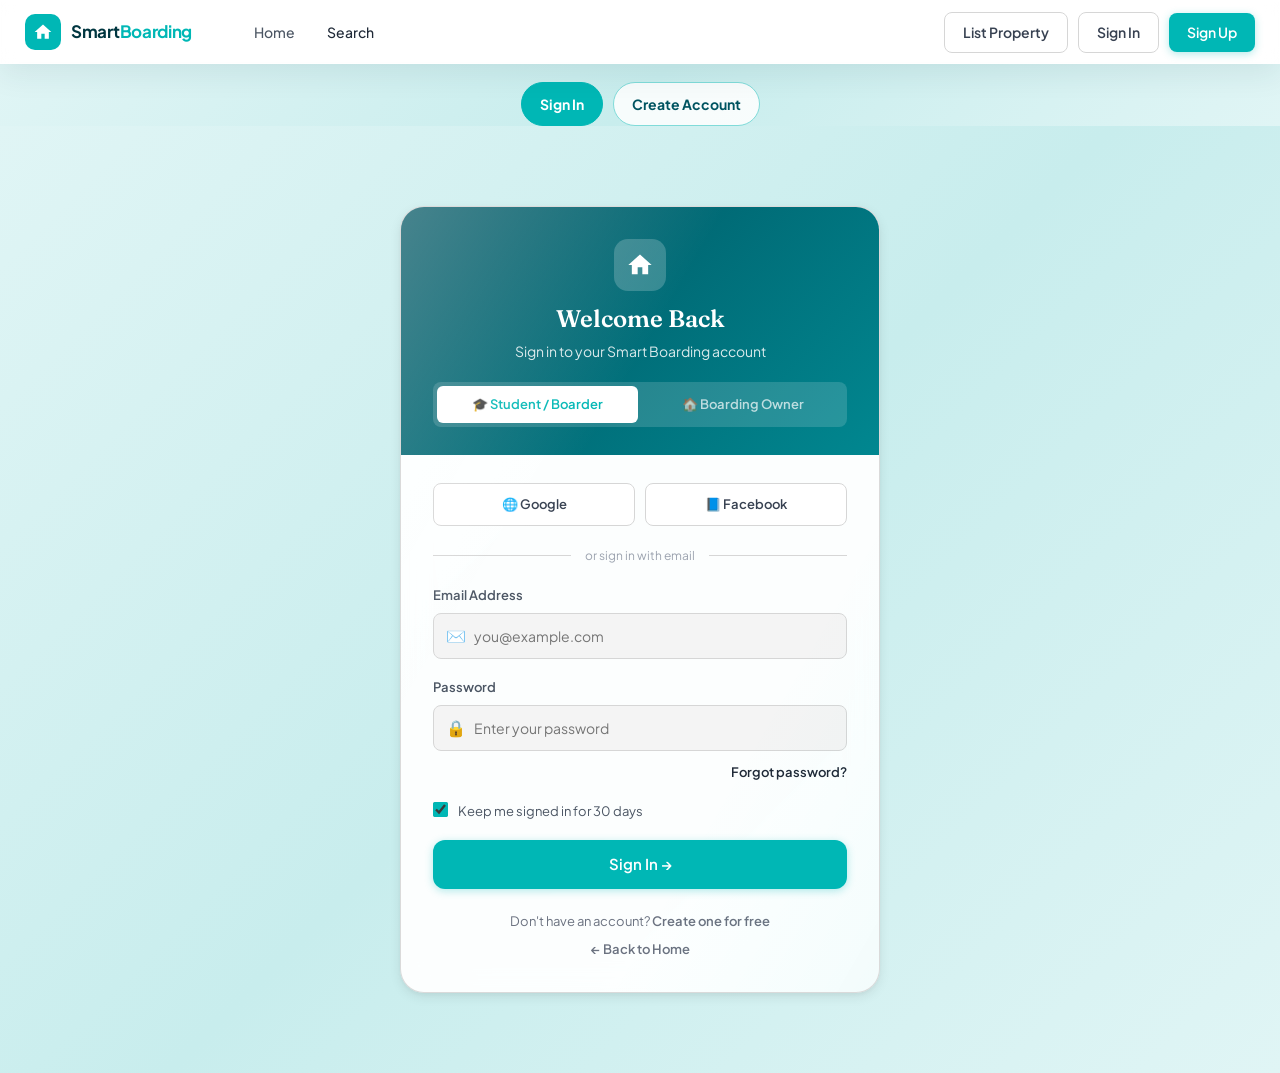
==== commit 2de65b4d: "updated bootstrap" ====
--- a/auth.html
+++ b/auth.html
@@ -1,5 +1,4 @@
 <!DOCTYPE html>
-
 <html lang="en">
 <head>
 <meta charset="utf-8"/>
@@ -7,10 +6,12 @@
 <title>Smart Boarding Finder — Log In</title>
 <link href="https://fonts.googleapis.com" rel="preconnect"/>
 <link href="https://fonts.googleapis.com/css2?family=Plus+Jakarta+Sans:wght@300;400;500;600;700;800&amp;family=Fraunces:ital,opsz,wght@0,9..144,300;0,9..144,600;1,9..144,300&amp;display=swap" rel="stylesheet"/>
-<link href="https://cdn.jsdelivr.net/npm/bootstrap@5.3.3/dist/css/bootstrap.min.css" rel="stylesheet"/><link href="https://cdn.jsdelivr.net/npm/bootstrap-icons@1.11.3/font/bootstrap-icons.min.css" rel="stylesheet"/><link href="styles.css" rel="stylesheet"/>
+<link href="https://cdn.jsdelivr.net/npm/bootstrap@5.3.3/dist/css/bootstrap.min.css" rel="stylesheet"/>
+<link href="https://cdn.jsdelivr.net/npm/bootstrap-icons@1.11.3/font/bootstrap-icons.min.css" rel="stylesheet"/>
+<link href="styles.css" rel="stylesheet"/>
 </head>
-<body class="bg-body-tertiary bootstrap-app" data-page="auth">
-<nav class="navbar navbar-expand-lg bg-white bg-opacity-75 shadow-sm">
+<body class="bootstrap-lite bootstrap-lite"  data-page="auth">
+<nav>
 <div class="nav-brand" onclick="showPage('home'); closeMobileMenu();">
 <div class="logo">
 <svg viewbox="0 0 24 24"><path d="M10 20v-6h4v6h5v-8h3L12 3 2 12h3v8z"></path></svg>
@@ -23,9 +24,9 @@
 <a id="nav-dashboard" onclick="showPage('dashboard'); closeMobileMenu();">Owner Portal</a>
 </div>
 <div class="nav-end">
-<button class="btn btn-ghost fw-semibold btn-outline-secondary" onclick="showPage('dashboard')">List Property</button>
-<button class="btn btn-ghost fw-semibold btn-outline-secondary" onclick="showPage('login')">Sign In</button>
-<button class="btn btn-primary fw-semibold" onclick="showPage('signup')">Sign Up</button>
+<button class="btn btn-ghost" onclick="showPage('dashboard')">List Property</button>
+<button class="btn btn-ghost" onclick="showPage('login')">Sign In</button>
+<button class="btn btn-primary" onclick="showPage('signup')">Sign Up</button>
 </div>
 <button aria-label="Open menu" class="mobile-nav-toggle" onclick="toggleMobileMenu()">☰</button>
 </nav>
@@ -39,14 +40,14 @@
 <div class="mobile-nav-actions" id="mobile-nav-actions" style="margin-top:10px;"></div>
 </div>
 <div class="page active" id="page-auth">
-<div class="auth-switch-strip">
-<button class="auth-switch-tab active" id="auth-mode-login-btn" onclick="showAuthMode('login')">Sign In</button>
-<button class="auth-switch-tab" id="auth-mode-signup-btn" onclick="showAuthMode('signup')">Create Account</button>
-</div>
-<div class="auth-mode-panel active" id="auth-login-panel">
-<div class="auth-page">
+  <div class="auth-switch-strip">
+    <button class="auth-switch-tab active" id="auth-mode-login-btn" onclick="showAuthMode('login')">Sign In</button>
+    <button class="auth-switch-tab" id="auth-mode-signup-btn" onclick="showAuthMode('signup')">Create Account</button>
+  </div>
+  <div id="auth-login-panel" class="auth-mode-panel active">
+    <div class="auth-page">
 <div class="auth-container">
-<div class="auth-card card border-0 shadow-sm">
+<div class="auth-card">
 <div class="auth-header">
 <div class="auth-logo">
 <svg viewbox="0 0 24 24"><path d="M10 20v-6h4v6h5v-8h3L12 3 2 12h3v8z"></path></svg>
@@ -65,17 +66,17 @@
 </div>
 <div class="auth-divider">or sign in with email</div>
 <div class="auth-field">
-<label class="form-label">Email Address</label>
+<label>Email Address</label>
 <div class="input-icon-wrap">
 <span class="input-icon">✉️</span>
-<input class="form-control" id="login-email" placeholder="you@example.com" style="padding-left:40px;" type="email"/>
-</div>
-</div>
-<div class="auth-field">
-<label class="form-label">Password</label>
+<input id="login-email" placeholder="you@example.com" style="padding-left:40px;" type="email"/>
+</div>
+</div>
+<div class="auth-field">
+<label>Password</label>
 <div class="input-icon-wrap">
 <span class="input-icon">🔒</span>
-<input class="form-control" id="login-password" placeholder="Enter your password" style="padding-left:40px;" type="password"/>
+<input id="login-password" placeholder="Enter your password" style="padding-left:40px;" type="password"/>
 </div>
 </div>
 <div class="forgot-link"><a>Forgot password?</a></div>
@@ -83,13 +84,13 @@
 <div class="owner-extras">
 <div class="oe-title">🏠 Owner Verification</div>
 <div class="auth-field" style="margin-bottom:0;">
-<label class="form-label">NIC / Business Registration No.</label>
-<input class="form-control" placeholder="e.g. 199512345678 or BR-12345" type="text"/>
-</div>
-</div>
-</div>
-<label class="auth-check form-label"><input checked="" class="form-check-input" type="checkbox"/> Keep me signed in for 30 days</label>
-<button class="btn btn-primary btn-lg fw-semibold" onclick="loginUser()" style="width:100%;justify-content:center;">Sign In →</button>
+<label>NIC / Business Registration No.</label>
+<input placeholder="e.g. 199512345678 or BR-12345" type="text"/>
+</div>
+</div>
+</div>
+<label class="auth-check"><input checked="" type="checkbox"/> Keep me signed in for 30 days</label>
+<button class="btn btn-primary btn-lg" onclick="loginUser()" style="width:100%;justify-content:center;">Sign In →</button>
 <div class="auth-footer">Don't have an account? <a onclick="showPage('signup')">Create one for free</a></div>
 <div class="auth-footer" style="margin-top:8px;"><a onclick="showPage('home')">← Back to Home</a></div>
 </div>
@@ -101,11 +102,11 @@
 </div>
 </div>
 </div>
-</div>
-<div class="auth-mode-panel" id="auth-signup-panel">
-<div class="auth-page">
+  </div>
+  <div id="auth-signup-panel" class="auth-mode-panel">
+    <div class="auth-page">
 <div class="auth-container" style="max-width:540px;">
-<div class="auth-card card border-0 shadow-sm">
+<div class="auth-card">
 <div class="auth-header">
 <div class="auth-logo">
 <svg viewbox="0 0 24 24"><path d="M10 20v-6h4v6h5v-8h3L12 3 2 12h3v8z"></path></svg>
@@ -124,65 +125,65 @@
 </div>
 <div class="auth-divider">or create account with email</div>
 <div class="auth-row">
-<div class="auth-field" style="margin-bottom:0;"><label class="form-label">First Name</label><input class="form-control" id="signup-fname" placeholder="Kasun" type="text"/></div>
-<div class="auth-field" style="margin-bottom:0;"><label class="form-label">Last Name</label><input class="form-control" id="signup-lname" placeholder="Perera" type="text"/></div>
+<div class="auth-field" style="margin-bottom:0;"><label>First Name</label><input id="signup-fname" placeholder="Kasun" type="text"/></div>
+<div class="auth-field" style="margin-bottom:0;"><label>Last Name</label><input id="signup-lname" placeholder="Perera" type="text"/></div>
 </div>
 <div style="margin-bottom:18px;"></div>
 <div class="auth-field">
-<label class="form-label">Email Address</label>
+<label>Email Address</label>
 <div class="input-icon-wrap">
 <span class="input-icon">✉️</span>
-<input class="form-control" id="signup-email" placeholder="kasun@students.ac.lk" style="padding-left:40px;" type="email"/>
-</div>
-</div>
-<div class="auth-field">
-<label class="form-label">Mobile Number</label>
+<input id="signup-email" placeholder="kasun@students.ac.lk" style="padding-left:40px;" type="email"/>
+</div>
+</div>
+<div class="auth-field">
+<label>Mobile Number</label>
 <div class="input-icon-wrap">
 <span class="input-icon">📱</span>
-<input class="form-control" id="signup-phone" placeholder="+94 77 123 4567" style="padding-left:40px;" type="tel"/>
+<input id="signup-phone" placeholder="+94 77 123 4567" style="padding-left:40px;" type="tel"/>
 </div>
 </div>
 <div id="signup-student-fields">
 <div class="owner-extras" style="background:#E0F5F5;border-color:#80DBD9;">
 <div class="oe-title" style="color:var(--success);">🎓 Student Details</div>
 <div class="auth-row" style="margin-bottom:12px;">
-<div class="auth-field" style="margin-bottom:0;"><label class="form-label">Student ID (optional)</label><input class="form-control" placeholder="CS/2024/001" type="text"/></div>
-</div>
-<div class="auth-field" style="margin-bottom:0;"><label class="form-label">Faculty / Department</label><input class="form-control" placeholder="e.g. Faculty of Science" type="text"/></div>
+<div class="auth-field" style="margin-bottom:0;"><label>Student ID (optional)</label><input placeholder="CS/2024/001" type="text"/></div>
+</div>
+<div class="auth-field" style="margin-bottom:0;"><label>Faculty / Department</label><input placeholder="e.g. Faculty of Science" type="text"/></div>
 </div>
 </div>
 <div id="signup-owner-fields" style="display:none;">
 <div class="owner-extras">
 <div class="oe-title">🏠 Property Owner Details</div>
-<div class="auth-field"><label class="form-label">NIC Number</label><input class="form-control" placeholder="199512345678 or 952345678V" type="text"/></div>
+<div class="auth-field"><label>NIC Number</label><input placeholder="199512345678 or 952345678V" type="text"/></div>
 <div class="auth-row" style="margin-bottom:12px;">
 <div class="auth-field" style="margin-bottom:0;">
-<label class="form-label">Number of Properties</label>
-<select class="form-select"><option>1 property</option><option>2–3 properties</option><option>4+ properties</option></select>
-</div>
-</div>
-<div class="auth-field" style="margin-bottom:0;"><label class="form-label">Property / Business Name</label><input class="form-control" placeholder="e.g. Sunset View Boarding House" type="text"/></div>
+<label>Number of Properties</label>
+<select><option>1 property</option><option>2–3 properties</option><option>4+ properties</option></select>
+</div>
+</div>
+<div class="auth-field" style="margin-bottom:0;"><label>Property / Business Name</label><input placeholder="e.g. Sunset View Boarding House" type="text"/></div>
 </div>
 </div>
 <div style="margin-bottom:18px;"></div>
 <div class="auth-field">
-<label class="form-label">Password</label>
+<label>Password</label>
 <div class="input-icon-wrap">
 <span class="input-icon">🔒</span>
-<input class="form-control" id="signup-password" placeholder="Create a strong password" style="padding-left:40px;" type="password"/>
+<input id="signup-password" placeholder="Create a strong password" style="padding-left:40px;" type="password"/>
 </div>
 <div class="password-hint">Min. 8 characters with a number and special character</div>
 </div>
 <div class="auth-field">
-<label class="form-label">Confirm Password</label>
+<label>Confirm Password</label>
 <div class="input-icon-wrap">
 <span class="input-icon">🔒</span>
-<input class="form-control" placeholder="Repeat your password" style="padding-left:40px;" type="password"/>
-</div>
-</div>
-<label class="auth-check form-label"><input class="form-check-input" type="checkbox"/> I agree to the <a style="color:var(--brand);font-weight:600;">Terms of Service</a> and <a style="color:var(--brand);font-weight:600;">Privacy Policy</a></label>
-<label class="auth-check form-label"><input checked="" class="form-check-input" type="checkbox"/> Send me updates about new listings and availability alerts</label>
-<button class="btn btn-primary btn-lg fw-semibold" onclick="signupUser()" style="width:100%;justify-content:center;">🚀 Create Account</button>
+<input placeholder="Repeat your password" style="padding-left:40px;" type="password"/>
+</div>
+</div>
+<label class="auth-check"><input type="checkbox"/> I agree to the <a style="color:var(--brand);font-weight:600;">Terms of Service</a> and <a style="color:var(--brand);font-weight:600;">Privacy Policy</a></label>
+<label class="auth-check"><input checked="" type="checkbox"/> Send me updates about new listings and availability alerts</label>
+<button class="btn btn-primary btn-lg" onclick="signupUser()" style="width:100%;justify-content:center;">🚀 Create Account</button>
 <div class="auth-footer">Already have an account? <a onclick="showPage('login')">Sign in here</a></div>
 <div class="auth-footer" style="margin-top:8px;"><a onclick="showPage('home')">← Back to Home</a></div>
 </div>
@@ -194,8 +195,9 @@
 </div>
 </div>
 </div>
-</div>
-</div>
-<script src="https://cdn.jsdelivr.net/npm/bootstrap@5.3.3/dist/js/bootstrap.bundle.min.js"></script><script src="app.js"></script>
+  </div>
+</div>
+<script src="https://cdn.jsdelivr.net/npm/bootstrap@5.3.3/dist/js/bootstrap.bundle.min.js"></script>
+<script src="app.js"></script>
 </body>
 </html>
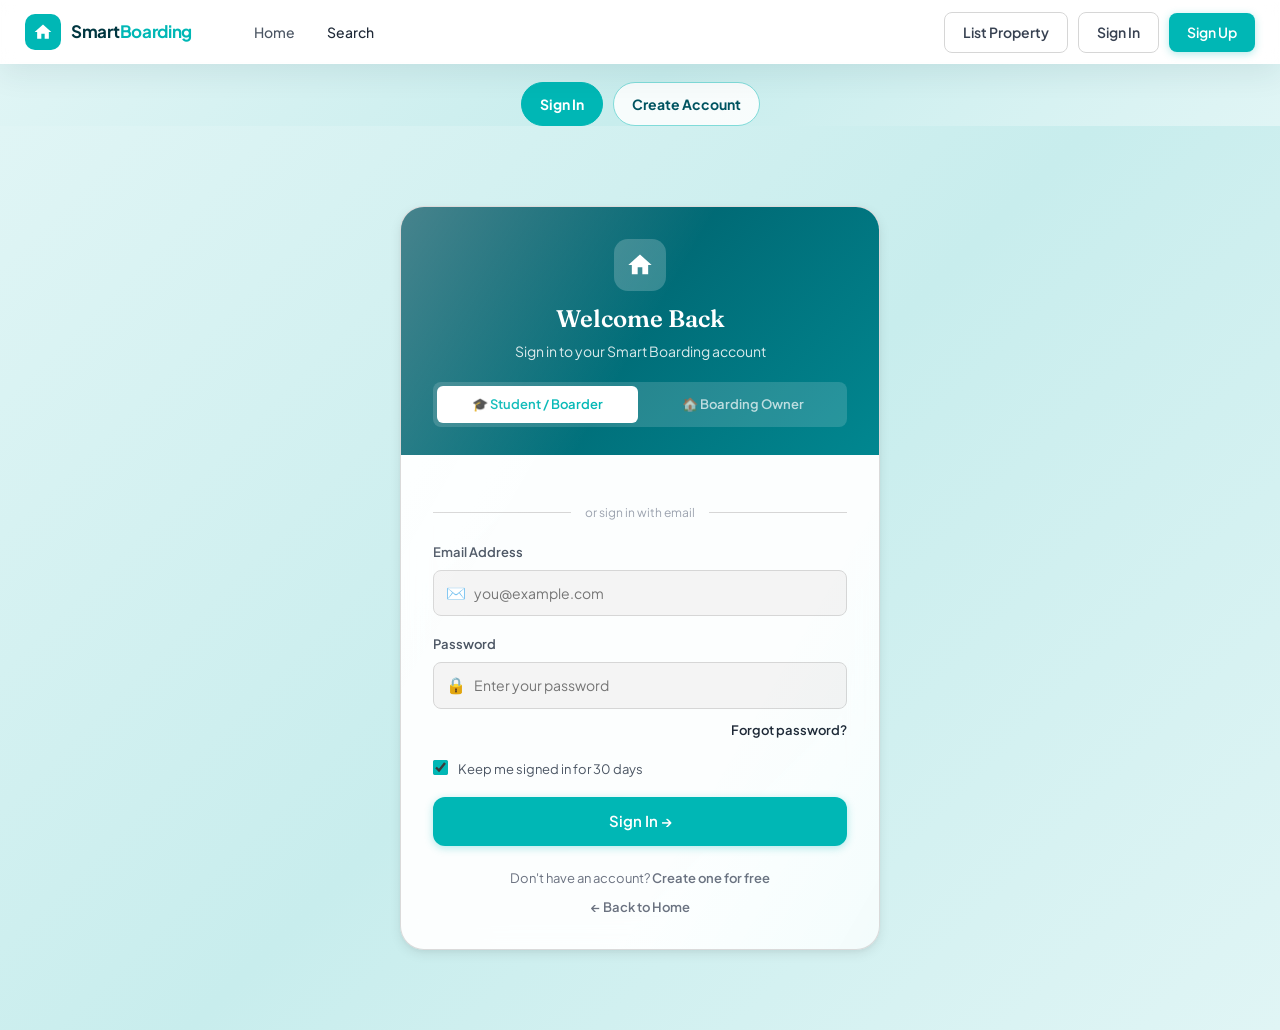
==== commit be8fb225: "remove sign in with options" ====
--- a/auth.html
+++ b/auth.html
@@ -60,10 +60,7 @@
 </div>
 </div>
 <div class="auth-body">
-<div class="auth-social">
-<button class="auth-social-btn">🌐 Google</button>
-<button class="auth-social-btn">📘 Facebook</button>
-</div>
+
 <div class="auth-divider">or sign in with email</div>
 <div class="auth-field">
 <label>Email Address</label>
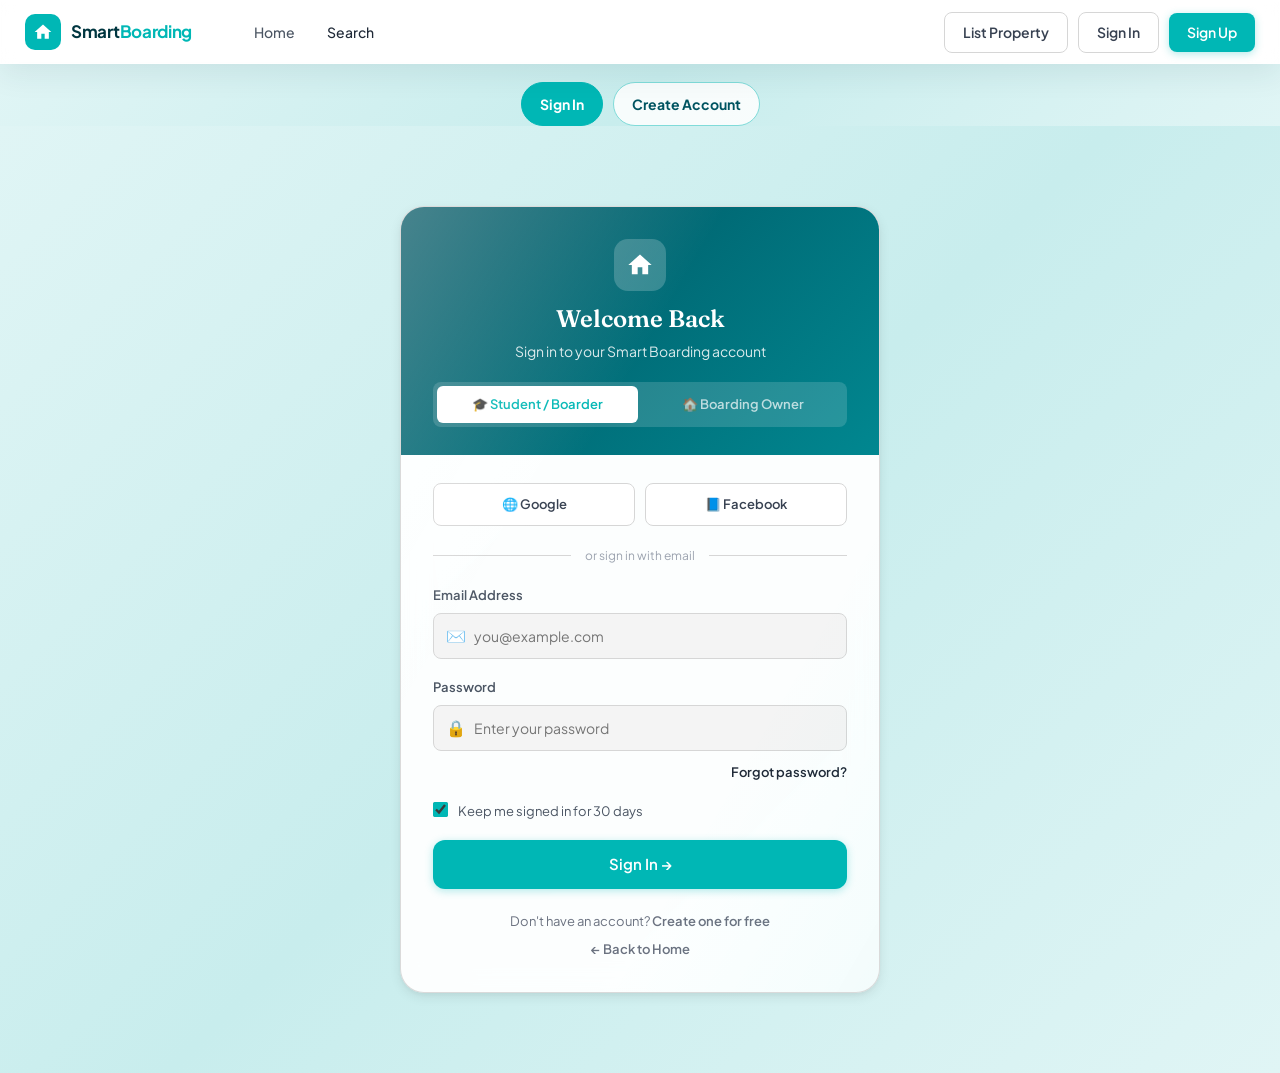
==== commit 882b407d: "fixed already booked listing" ====
--- a/auth.html
+++ b/auth.html
@@ -60,7 +60,10 @@
 </div>
 </div>
 <div class="auth-body">
-
+<div class="auth-social">
+<button class="auth-social-btn">🌐 Google</button>
+<button class="auth-social-btn">📘 Facebook</button>
+</div>
 <div class="auth-divider">or sign in with email</div>
 <div class="auth-field">
 <label>Email Address</label>
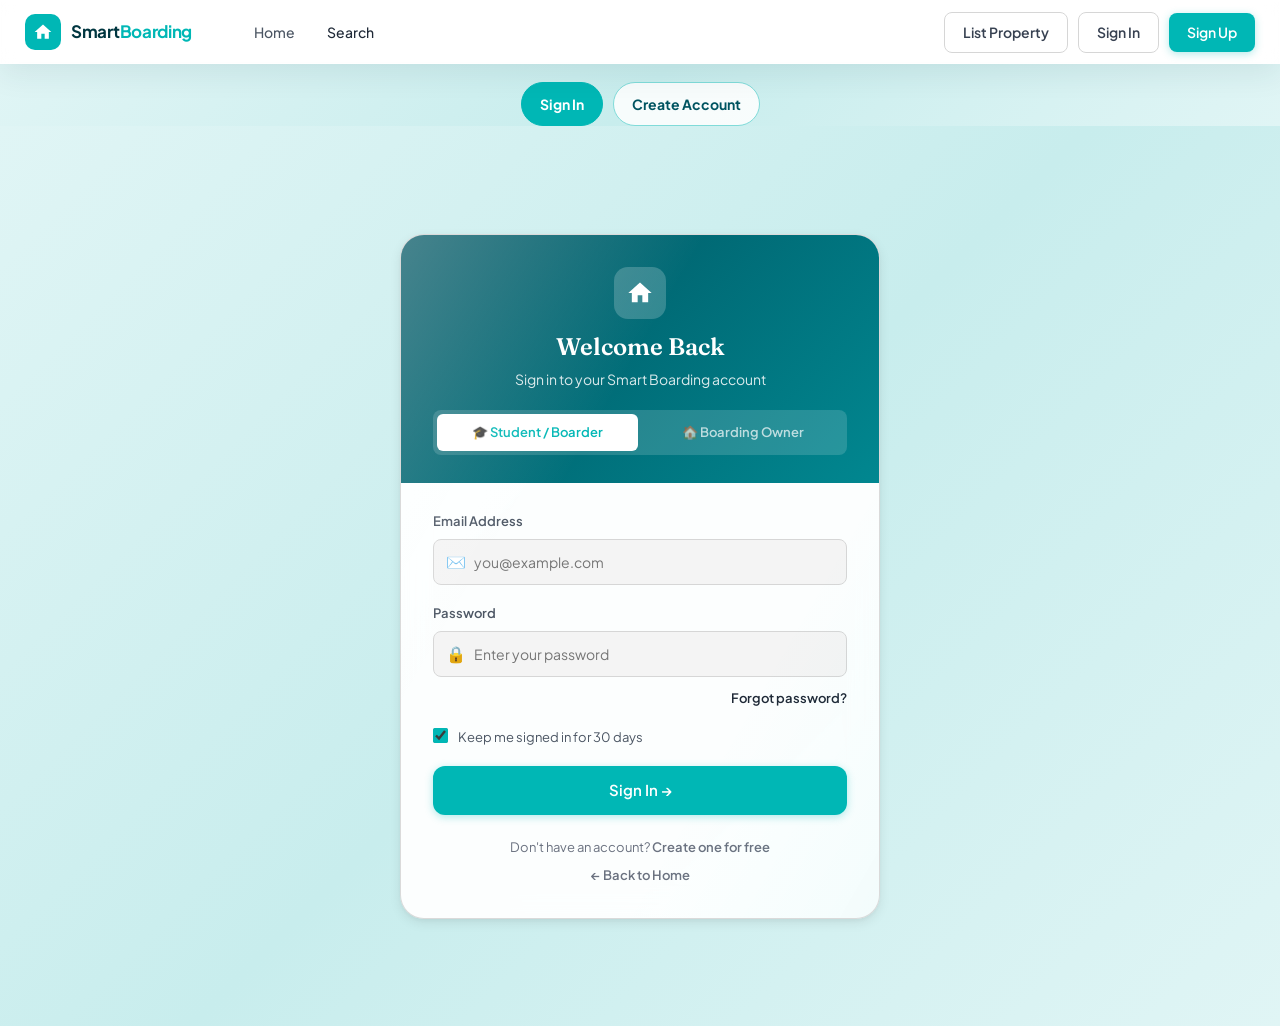
==== commit 5c9b8dcb: "remove sign in options" ====
--- a/auth.html
+++ b/auth.html
@@ -17,12 +17,13 @@
 <svg viewbox="0 0 24 24"><path d="M10 20v-6h4v6h5v-8h3L12 3 2 12h3v8z"></path></svg>
 </div>
 <span>Smart<em>Boarding</em></span>
+
 </div>
 <div class="nav-links">
 <a class="active" id="nav-home" onclick="showPage('home'); closeMobileMenu();">Home</a>
 <a id="nav-results" onclick="showPage('results'); closeMobileMenu();">Search</a>
 <a id="nav-dashboard" onclick="showPage('dashboard'); closeMobileMenu();">Owner Portal</a>
-</div>
+</div>   
 <div class="nav-end">
 <button class="btn btn-ghost" onclick="showPage('dashboard')">List Property</button>
 <button class="btn btn-ghost" onclick="showPage('login')">Sign In</button>
@@ -60,11 +61,7 @@
 </div>
 </div>
 <div class="auth-body">
-<div class="auth-social">
-<button class="auth-social-btn">🌐 Google</button>
-<button class="auth-social-btn">📘 Facebook</button>
-</div>
-<div class="auth-divider">or sign in with email</div>
+
 <div class="auth-field">
 <label>Email Address</label>
 <div class="input-icon-wrap">
@@ -111,6 +108,7 @@
 <div class="auth-logo">
 <svg viewbox="0 0 24 24"><path d="M10 20v-6h4v6h5v-8h3L12 3 2 12h3v8z"></path></svg>
 </div>
+
 <h2>Create Your Account</h2>
 <p>Join thousands of students finding their perfect boarding</p>
 <div class="auth-role-tabs">
@@ -119,15 +117,13 @@
 </div>
 </div>
 <div class="auth-body">
-<div class="auth-social">
-<button class="auth-social-btn">🌐 Sign up with Google</button>
-<button class="auth-social-btn">📘 Facebook</button>
-</div>
-<div class="auth-divider">or create account with email</div>
+
+
 <div class="auth-row">
 <div class="auth-field" style="margin-bottom:0;"><label>First Name</label><input id="signup-fname" placeholder="Kasun" type="text"/></div>
 <div class="auth-field" style="margin-bottom:0;"><label>Last Name</label><input id="signup-lname" placeholder="Perera" type="text"/></div>
 </div>
+
 <div style="margin-bottom:18px;"></div>
 <div class="auth-field">
 <label>Email Address</label>
--- a/styles.css
+++ b/styles.css
@@ -0,0 +1,1110 @@
+
+:root {
+  --bs-primary: #00B7B5;
+  --bs-primary-rgb: 0, 183, 181;
+  --bs-secondary: #005461;
+  --bs-secondary-rgb: 0, 84, 97;
+  --bs-success: #018790;
+  --bs-success-rgb: 1, 135, 144;
+  --bs-border-radius: 12px;
+  --bs-border-radius-lg: 16px;
+  --bs-border-radius-xl: 24px;
+  --bs-body-bg: #F4F4F4;
+  --bs-body-color: #1F2937;
+}
+body.bootstrap-lite {
+  background: var(--gray-50);
+}
+body.bootstrap-lite .btn:focus,
+body.bootstrap-lite .form-control:focus,
+body.bootstrap-lite .form-select:focus {
+  box-shadow: 0 0 0 .16rem rgba(0,183,181,.14);
+}
+body.bootstrap-lite .btn-primary {
+  --bs-btn-bg: #00B7B5;
+  --bs-btn-border-color: #00B7B5;
+  --bs-btn-hover-bg: #009c9b;
+  --bs-btn-hover-border-color: #009c9b;
+  --bs-btn-active-bg: #008c8b;
+  --bs-btn-active-border-color: #008c8b;
+}
+body.bootstrap-lite .btn-outline-primary {
+  --bs-btn-color: #00B7B5;
+  --bs-btn-border-color: #00B7B5;
+  --bs-btn-hover-bg: #00B7B5;
+  --bs-btn-hover-border-color: #00B7B5;
+}
+body.bootstrap-lite select,
+body.bootstrap-lite .field select {
+  appearance: auto;
+  -webkit-appearance: menulist;
+  -moz-appearance: menulist;
+  background-image: none !important;
+}
+
+:root {
+    --brand: #00B7B5;
+    --brand-light: #E0F5F5;
+    --brand-mid: #80DBD9;
+    --brand-dark: #005461;
+    --accent: #018790;
+    --success: #018790;
+    --warning: #F59E0B;
+    --danger: #EF4444;
+    --gray-50: #F4F4F4;
+    --gray-100: #EAEAEA;
+    --gray-200: #D6D6D6;
+    --gray-300: #D1D5DB;
+    --gray-400: #9CA3AF;
+    --gray-500: #6B7280;
+    --gray-600: #4B5563;
+    --gray-700: #374151;
+    --gray-800: #1F2937;
+    --gray-900: #003640;
+    --white: #FFFFFF;
+    --radius-sm: 8px;
+    --radius-md: 12px;
+    --radius-lg: 16px;
+    --radius-xl: 24px;
+    --shadow-sm: 0 1px 3px rgba(0,0,0,0.06), 0 1px 2px rgba(0,0,0,0.04);
+    --shadow-md: 0 4px 12px rgba(0,0,0,0.08), 0 2px 4px rgba(0,0,0,0.04);
+    --shadow-lg: 0 10px 28px rgba(0,0,0,0.10), 0 4px 10px rgba(0,0,0,0.06);
+    --nav-h: 64px;
+  }
+  *, *::before, *::after { box-sizing: border-box; margin: 0; padding: 0; }
+  html { scroll-behavior: smooth; }
+  body { font-family: 'Plus Jakarta Sans', sans-serif; background: var(--gray-50); color: var(--gray-800); font-size: 15px; line-height: 1.6; }
+  
+  /* ── NAV ── */
+
+  nav {
+    position: fixed; top: 0; left: 0; right: 0; height: var(--nav-h);
+    background: rgba(255,255,255,0.92); backdrop-filter: blur(12px);
+    border-bottom: 1px solid var(--gray-200); z-index: 100;
+    display: flex; align-items: center; padding: 0 24px; gap: 32px;
+  }
+  .nav-brand { display:flex; align-items:center; gap:10px; text-decoration:none; cursor:pointer; }
+  .nav-brand .logo { width:36px;height:36px;background:var(--brand);border-radius:10px;display:flex;align-items:center;justify-content:center; }
+  .nav-brand .logo svg { width:20px;height:20px;fill:white; }
+  .nav-brand span { font-weight:700; font-size:17px; color:var(--gray-900); letter-spacing:-0.3px; }
+  .nav-brand span em { font-style:normal; color:var(--brand); }
+  .nav-links { display:flex; gap:4px; margin-left:16px; }
+  .nav-links a { text-decoration:none; padding:6px 14px; border-radius:var(--radius-sm); font-size:14px; font-weight:500; color:var(--gray-600); cursor:pointer; transition:all .2s; }
+  .nav-links a:hover, .nav-links a.active { background:var(--brand-light); color:var(--brand); }
+  .nav-end { margin-left:auto; display:flex; gap:10px; align-items:center; }
+  .mobile-nav-toggle { display:none; margin-left:auto; width:42px; height:42px; border-radius:12px; border:1px solid var(--gray-200); background:white; color:var(--gray-700); align-items:center; justify-content:center; font-size:20px; cursor:pointer; }
+  .mobile-nav-menu { display:none; position:fixed; top:calc(var(--nav-h) + 8px); left:16px; right:16px; background:rgba(255,255,255,0.98); border:1px solid var(--gray-200); border-radius:var(--radius-lg); box-shadow:var(--shadow-lg); padding:14px; z-index:120; }
+  .mobile-nav-menu.open { display:block; }
+  .mobile-nav-links, .mobile-nav-actions { display:flex; flex-direction:column; gap:8px; }
+  .mobile-nav-links a, .mobile-nav-actions button { width:100%; text-align:left; text-decoration:none; padding:11px 14px; border-radius:12px; font-size:14px; font-weight:600; color:var(--gray-700); background:white; border:1px solid var(--gray-200); cursor:pointer; font-family:inherit; }
+  .mobile-nav-links a.active, .mobile-nav-links a:hover, .mobile-nav-actions button:hover { background:var(--brand-light); color:var(--brand); border-color:var(--brand-mid); }
+  .mobile-nav-user { padding:8px 6px 12px; font-size:13px; color:var(--gray-500); font-weight:600; }
+  .btn { display:inline-flex; align-items:center; gap:8px; padding:9px 18px; border-radius:var(--radius-sm); font-size:14px; font-weight:600; cursor:pointer; transition:all .18s; border:none; font-family:inherit; text-decoration:none; }
+  .btn-ghost { background:transparent; color:var(--gray-700); border:1px solid var(--gray-200); }
+  .btn-ghost:hover { background:var(--gray-100); border-color:var(--gray-300); }
+  .btn-primary { background:var(--brand); color:white; box-shadow:0 2px 8px rgba(0,183,181,.3); }
+  .btn-primary:hover { background:var(--brand-dark); transform:translateY(-1px); box-shadow:0 4px 14px rgba(0,183,181,.4); }
+  .btn-outline { background:white; color:var(--brand); border:1.5px solid var(--brand); }
+  .btn-outline:hover { background:var(--brand-light); }
+  .btn-success { background:var(--success); color:white; }
+  .btn-success:hover { background:#059669; }
+  .btn-lg { padding:13px 28px; font-size:15px; border-radius:var(--radius-md); }
+  .btn-sm { padding:6px 12px; font-size:13px; }
+
+  /* ── PAGES ── */
+  .page { display:none; padding-top:var(--nav-h); min-height:100vh; }
+  .page.active { display:block; }
+
+  /* ── HOME ── */
+  .hero {
+    background: linear-gradient(135deg, #E0F5F5 0%, #C8EDED 40%, #E0F5F5 100%);
+    padding: 80px 24px 60px; text-align:center; position:relative; overflow:hidden;
+  }
+  .hero::before {
+    content:''; position:absolute; top:-80px; right:-80px;
+    width:400px; height:400px; background:radial-gradient(circle, rgba(0,183,181,.12) 0%, transparent 70%);
+    border-radius:50%; pointer-events:none;
+  }
+  .hero::after {
+    content:''; position:absolute; bottom:-60px; left:-60px;
+    width:300px; height:300px; background:radial-gradient(circle, rgba(1,135,144,.10) 0%, transparent 70%);
+    border-radius:50%; pointer-events:none;
+  }
+  .hero-badge { display:inline-flex; align-items:center; gap:6px; background:white; border:1px solid var(--brand-mid); color:var(--brand); padding:5px 14px; border-radius:100px; font-size:13px; font-weight:600; margin-bottom:24px; }
+  .hero-badge .dot { width:7px;height:7px;background:var(--success);border-radius:50%; }
+  .hero h1 { font-family:'Fraunces',serif; font-size:clamp(36px,6vw,60px); font-weight:600; line-height:1.1; color:var(--gray-900); margin-bottom:18px; }
+  .hero h1 em { font-style:italic; color:var(--brand); }
+  .hero p { font-size:17px; color:var(--gray-500); max-width:540px; margin:0 auto 40px; line-height:1.7; }
+  
+  .search-card {
+    background:white; border-radius:var(--radius-xl); box-shadow:var(--shadow-lg);
+    padding:28px; max-width:780px; margin:0 auto 20px;
+    border:1px solid var(--gray-200);
+  }
+  .search-grid { display:grid; grid-template-columns:repeat(4, minmax(0, 1fr)) minmax(140px, auto); gap:12px; align-items:end; width:100%; }
+  .search-grid > * { min-width:0; }
+  @media(max-width:1024px){ .search-grid { grid-template-columns:repeat(2, minmax(0, 1fr)); } .search-grid .btn { width:100%; justify-content:center; } }
+  @media(max-width:680px){ .search-grid { grid-template-columns:1fr; } }
+  .field { display:flex; flex-direction:column; gap:6px; }
+  .field label { font-size:12px; font-weight:600; color:var(--gray-500); text-transform:uppercase; letter-spacing:.6px; }
+  .field input, .field select {
+    border:1.5px solid var(--gray-200); border-radius:var(--radius-sm);
+    padding:10px 14px; font-size:14px; font-family:inherit; color:var(--gray-800);
+    background:var(--gray-50); transition:border-color .2s;
+  }
+  .field input:focus, .field select:focus { outline:none; border-color:var(--brand); background:white; }
+  .divider-or { display:flex;align-items:center;gap:16px;max-width:780px;margin:0 auto 24px;color:var(--gray-400);font-size:13px; }
+  .divider-or::before,.divider-or::after{content:'';flex:1;height:1px;background:var(--gray-200);}
+  .quick-features { display:flex; justify-content:center; gap:32px; flex-wrap:wrap; max-width:700px; margin:0 auto; }
+  .quick-feat { display:flex; align-items:center; gap:8px; font-size:13px; color:var(--gray-500); font-weight:500; }
+  .quick-feat .icon { font-size:18px; }
+
+  .section { padding:60px 24px; max-width:1200px; margin:0 auto; }
+  .section-header { display:flex; align-items:flex-end; justify-content:space-between; margin-bottom:32px; }
+  .section-title { font-family:'Fraunces',serif; font-size:30px; font-weight:600; color:var(--gray-900); line-height:1.2; }
+  .section-title span { color:var(--brand); }
+  .see-all { font-size:14px; color:var(--brand); font-weight:600; cursor:pointer; text-decoration:none; }
+  .see-all:hover { text-decoration:underline; }
+  
+  .cards-grid { display:grid; grid-template-columns:repeat(auto-fill, minmax(280px, 1fr)); gap:20px; }
+  
+  .boarding-card {
+    background:white; border-radius:var(--radius-lg); overflow:hidden;
+    box-shadow:var(--shadow-sm); border:1px solid var(--gray-100);
+    transition:all .25s; cursor:pointer;
+  }
+  .boarding-card:hover { box-shadow:var(--shadow-md); transform:translateY(-3px); border-color:var(--brand-mid); }
+  .card-img { height:180px; position:relative; overflow:hidden; }
+  .card-img .img-bg { width:100%;height:100%;object-fit:cover; }
+  .card-img-placeholder { width:100%;height:100%;display:flex;align-items:center;justify-content:center;font-size:48px; }
+  .card-badges { position:absolute; top:10px; left:10px; display:flex; gap:6px; }
+  .badge { padding:3px 10px; border-radius:100px; font-size:11px; font-weight:700; letter-spacing:.3px; }
+  .badge-available { background:#C0EDED; color:#065F46; }
+  .badge-soon { background:#CCF0EF; color:#92400E; }
+  .badge-verified { background:#E0F5F5; color:#005461; }
+  .badge-group { background:#A8DFDE; color:#005461; }
+
+  .gender-badge { border:1px solid transparent; font-weight:700; }
+  .gender-gents { background:rgba(59,130,246,.12); color:#2563EB; border-color:rgba(37,99,235,.24); }
+  .gender-ladies { background:rgba(236,72,153,.12); color:#DB2777; border-color:rgba(219,39,119,.24); }
+
+  .fav-btn { position:absolute; top:10px; right:10px; width:32px;height:32px;background:white;border-radius:50%;display:flex;align-items:center;justify-content:center;cursor:pointer;box-shadow:var(--shadow-sm);border:none;font-size:16px;transition:all .2s; }
+  .fav-btn:hover { transform:scale(1.15); }
+  .fav-btn.active { color:#EF4444; }
+  .card-body { padding:16px; }
+  .card-title { font-weight:700; font-size:15px; color:var(--gray-900); margin-bottom:4px; }
+  .card-location { font-size:13px; color:var(--gray-500); display:flex;align-items:center;gap:4px; margin-bottom:10px; }
+  .card-meta { display:flex; align-items:center; justify-content:space-between; margin-bottom:10px; }
+  .card-price { font-size:20px; font-weight:800; color:var(--brand); }
+  .card-price span { font-size:12px; font-weight:500; color:var(--gray-400); }
+  .card-dist { font-size:12px; color:var(--gray-500); background:var(--gray-100); padding:3px 8px; border-radius:6px; }
+  .card-tags { display:flex; flex-wrap:wrap; gap:5px; }
+  .tag { font-size:11px; padding:3px 8px; border-radius:6px; background:var(--gray-100); color:var(--gray-600); font-weight:500; }
+
+  /* Vacancy-highlight banner */
+
+  .vacancy-banner {
+    background:linear-gradient(135deg, #005461, #018790);
+    border-radius:var(--radius-xl); padding:40px 48px; margin:0 24px;
+    display:flex; align-items:center; justify-content:space-between; gap:24px;
+    color:white; position:relative; overflow:hidden; max-width:1152px; margin:0 auto 60px;
+  }
+  .vacancy-banner::after { content:'🏠'; position:absolute;right:48px;bottom:-10px;font-size:90px;opacity:.18; }
+  .vacancy-banner h2 { font-family:'Fraunces',serif;font-size:26px;font-weight:600;margin-bottom:8px; }
+  .vacancy-banner p { opacity:.85;font-size:15px; }
+
+  /* Stats row */
+  .stats-row { display:flex; gap:0; border-radius:var(--radius-lg); overflow:hidden; border:1px solid var(--gray-200); background:white; max-width:700px; margin:0 auto 60px; }
+  .stat-item { flex:1; text-align:center; padding:24px 16px; border-right:1px solid var(--gray-200); }
+  .stat-item:last-child { border-right:none; }
+  .stat-num { font-size:28px; font-weight:800; color:var(--brand); display:block; }
+  .stat-label { font-size:13px; color:var(--gray-500); font-weight:500; margin-top:2px; }
+
+  /* ── SEARCH RESULTS ── */
+  .results-layout { display:grid; grid-template-columns:280px minmax(0,1fr); gap:24px; padding:24px; max-width:1200px; margin:0 auto; align-items:start; }
+  @media(max-width:768px){ .results-layout { grid-template-columns:1fr; } }
+  .filters-panel { background:white; border-radius:var(--radius-lg); border:1px solid var(--gray-200); padding:20px; height:fit-content; position:sticky; top:80px; z-index:5; isolation:isolate; }
+  .filters-panel h3 { font-weight:700; font-size:16px; margin-bottom:20px; color:var(--gray-800); }
+  .filter-group { margin-bottom:20px; padding-bottom:20px; border-bottom:1px solid var(--gray-100); }
+  .filter-group:last-child { border-bottom:none; margin-bottom:0; padding-bottom:0; }
+  .filter-group h4 { font-size:13px; font-weight:700; color:var(--gray-500); text-transform:uppercase; letter-spacing:.5px; margin-bottom:12px; }
+  .check-list { display:flex; flex-direction:column; gap:9px; }
+  .check-item { display:flex; align-items:center; gap:10px; font-size:14px; color:var(--gray-700); cursor:pointer; }
+  .check-item input[type=checkbox] { width:16px;height:16px;accent-color:var(--brand); cursor:pointer; }
+  .radio-list { display:flex; flex-direction:column; gap:8px; }
+  .radio-item { display:flex;align-items:center;gap:10px;font-size:14px;color:var(--gray-700);cursor:pointer; }
+  .radio-item input[type=radio] { width:16px;height:16px;accent-color:var(--brand);cursor:pointer; }
+  
+  .results-main { min-width:0; position:relative; z-index:1; }
+  .results-toolbar { display:flex; align-items:center; justify-content:space-between; margin-bottom:20px; flex-wrap:wrap; gap:12px; }
+  .results-count { font-size:15px; color:var(--gray-600); }
+  .results-count strong { color:var(--gray-900); font-weight:700; }
+  .sort-select { border:1.5px solid var(--gray-200); border-radius:var(--radius-sm); padding:8px 14px; font-size:14px; font-family:inherit; background:white; color:var(--gray-700); cursor:pointer; }
+  .results-list { display:flex; flex-direction:column; gap:16px; }
+  
+  .result-card { background:white; border-radius:var(--radius-lg); border:1px solid var(--gray-200); display:flex; overflow:hidden; box-shadow:var(--shadow-sm); transition:all .2s; cursor:pointer; }
+  .result-card:hover { box-shadow:var(--shadow-md); border-color:var(--brand-mid); }
+  .result-img { width:200px; flex-shrink:0; position:relative; }
+  @media(max-width:520px){ .result-img { width:120px; } }
+  .result-img-placeholder { width:100%;height:100%;display:flex;align-items:center;justify-content:center;font-size:44px; }
+  .result-body { flex:1; padding:16px 20px; display:flex; flex-direction:column; justify-content:space-between; }
+  .result-header { display:flex; justify-content:space-between; align-items:flex-start; gap:12px; margin-bottom:8px; }
+  .result-title { font-weight:700; font-size:16px; color:var(--gray-900); }
+  .result-price { font-size:22px; font-weight:800; color:var(--brand); white-space:nowrap; }
+  .result-price small { font-size:12px; font-weight:400; color:var(--gray-400); }
+  .result-loc { font-size:13px; color:var(--gray-500); margin-bottom:10px; }
+  .result-tags { display:flex; flex-wrap:wrap; gap:5px; margin-bottom:12px; }
+  .result-footer { display:flex; align-items:center; justify-content:space-between; }
+
+  /* ── DETAILS ── */
+  .detail-wrap { max-width:1100px; margin:0 auto; padding:28px 24px; }
+  .gallery { display:grid; grid-template-columns:2fr 1fr 1fr; grid-template-rows:200px 200px; gap:8px; border-radius:var(--radius-xl); overflow:hidden; margin-bottom:32px; }
+  .gallery-main { grid-row:1/3; font-size:60px; }
+  .gallery-thumb { font-size:36px; }
+  .gallery-cell { display:flex;align-items:center;justify-content:center;background:var(--gray-100);position:relative; }
+  .gallery-cell.has-more::after { content:'+ more'; position:absolute;bottom:12px;right:12px;background:rgba(0,0,0,.55);color:white;padding:4px 10px;border-radius:6px;font-size:12px;font-weight:600; }
+  .detail-layout { display:grid; grid-template-columns:1fr 340px; gap:28px; }
+  @media(max-width:768px){ .detail-layout { grid-template-columns:1fr; } }
+  .detail-content {}
+  .detail-title { font-family:'Fraunces',serif;font-size:32px;font-weight:600;color:var(--gray-900);margin-bottom:8px; }
+  .detail-meta { display:flex;align-items:center;gap:16px;flex-wrap:wrap;margin-bottom:20px;font-size:14px;color:var(--gray-500); }
+  .detail-meta span { display:flex;align-items:center;gap:5px; }
+  .rating-stars { color:#F59E0B; font-size:14px; }
+  .facilities-grid { display:grid;grid-template-columns:repeat(auto-fill,minmax(130px,1fr));gap:10px;margin:20px 0; }
+  .facility-chip { display:flex;align-items:center;gap:8px;padding:10px 14px;background:var(--gray-50);border:1px solid var(--gray-200);border-radius:var(--radius-sm);font-size:13px;font-weight:500;color:var(--gray-700); }
+  .facility-icon { font-size:18px; }
+  .divider { height:1px;background:var(--gray-200);margin:24px 0; }
+  .room-types-grid { display:grid;grid-template-columns:repeat(auto-fill,minmax(160px,1fr));gap:12px;margin-top:16px; }
+  .room-type-card { border:1.5px solid var(--gray-200);border-radius:var(--radius-md);padding:16px;cursor:pointer;transition:all .18s; }
+  .room-type-card:hover,.room-type-card.selected { border-color:var(--brand);background:var(--brand-light); }
+  .room-type-card .type-icon { font-size:24px;margin-bottom:8px; }
+  .room-type-card .type-name { font-weight:600;font-size:14px;color:var(--gray-800); }
+  .room-type-card .type-price { font-size:18px;font-weight:800;color:var(--brand);margin-top:4px; }
+  
+  .booking-panel { background:white;border:1px solid var(--gray-200);border-radius:var(--radius-xl);padding:24px;position:sticky;top:80px;box-shadow:var(--shadow-md); }
+  .booking-panel .price-big { font-size:30px;font-weight:800;color:var(--brand);margin-bottom:4px; }
+  .booking-panel .price-sub { font-size:13px;color:var(--gray-400);margin-bottom:20px; }
+  .avail-badge { display:flex;align-items:center;gap:8px;background:#C0EDED;color:#065F46;padding:10px 14px;border-radius:var(--radius-sm);font-size:13px;font-weight:600;margin-bottom:16px; }
+  .avail-badge .dot { width:8px;height:8px;background:#018790;border-radius:50%; }
+  .panel-btns { display:flex;flex-direction:column;gap:10px;margin-top:16px; }
+  
+  .reviews-section { margin-top:32px; }
+  .review-card { background:var(--gray-50);border-radius:var(--radius-md);padding:16px;margin-bottom:14px; }
+  .review-header { display:flex;align-items:center;gap:12px;margin-bottom:8px; }
+  .reviewer-avatar { width:38px;height:38px;border-radius:50%;background:var(--brand-light);color:var(--brand);display:flex;align-items:center;justify-content:center;font-weight:700;font-size:14px; }
+  .reviewer-info .name { font-weight:600;font-size:14px; }
+  .reviewer-info .date { font-size:12px;color:var(--gray-400); }
+  .review-stars { margin-left:auto;color:#F59E0B;font-size:13px; }
+  .review-text { font-size:14px;color:var(--gray-600);line-height:1.6; }
+
+  /* ── BOOKING PAGE ── */
+
+
+  .booking-page-wrap { max-width:900px;margin:0 auto;padding:32px 24px; }
+  .booking-page-wrap h1 { font-family:'Fraunces',serif;font-size:28px;font-weight:600;margin-bottom:28px; }
+  .booking-layout { display:grid;grid-template-columns:1fr 320px;gap:24px; }
+  @media(max-width:700px){ .booking-layout { grid-template-columns:1fr; } }
+  .booking-form-section { background:white;border-radius:var(--radius-lg);border:1px solid var(--gray-200);padding:24px; }
+  .booking-form-section h3 { font-weight:700;font-size:17px;margin-bottom:18px;padding-bottom:14px;border-bottom:1px solid var(--gray-100); }
+  .form-row { display:grid;grid-template-columns:1fr 1fr;gap:14px;margin-bottom:16px; }
+  @media(max-width:480px){ .form-row { grid-template-columns:1fr; } }
+  .payment-methods { display:flex;flex-direction:column;gap:10px;margin-bottom:20px; }
+  .payment-option { display:flex;align-items:center;gap:12px;padding:14px;border:1.5px solid var(--gray-200);border-radius:var(--radius-md);cursor:pointer;transition:border-color .18s; }
+  .payment-option:hover,.payment-option.selected { border-color:var(--brand);background:var(--brand-light); }
+  .payment-option input { width:16px;height:16px;accent-color:var(--brand); }
+  .payment-option .method-label { font-weight:600;font-size:14px; }
+  .payment-option .method-sub { font-size:12px;color:var(--gray-400); }
+  .payment-icon { font-size:24px;margin-right:4px; }
+  
+  .booking-summary { background:white;border:1px solid var(--gray-200);border-radius:var(--radius-lg);padding:20px;height:fit-content; }
+  .booking-summary h3 { font-weight:700;font-size:16px;margin-bottom:16px; }
+  .summary-item { display:flex;justify-content:space-between;font-size:14px;margin-bottom:10px;color:var(--gray-600); }
+  .summary-total { display:flex;justify-content:space-between;font-size:16px;font-weight:800;color:var(--gray-900);border-top:1px solid var(--gray-200);padding-top:12px;margin-top:4px; }
+
+  /* ── OWNER DASHBOARD ── */
+
+  .dashboard-wrap { max-width:1100px;margin:0 auto;padding:28px 24px; }
+  .dashboard-header { display:flex;align-items:center;justify-content:space-between;margin-bottom:28px;flex-wrap:wrap;gap:16px; }
+  .dashboard-header h1 { font-family:'Fraunces',serif;font-size:26px;font-weight:600; }
+  .dashboard-grid { display:grid;grid-template-columns:repeat(4,1fr);gap:16px;margin-bottom:32px; }
+  @media(max-width:700px){ .dashboard-grid { grid-template-columns:repeat(2,1fr); } }
+  .dash-stat { background:white;border:1px solid var(--gray-200);border-radius:var(--radius-lg);padding:20px; }
+  .dash-stat .stat-icon { font-size:24px;margin-bottom:10px; }
+  .dash-stat .stat-val { font-size:28px;font-weight:800;color:var(--gray-900); }
+  .dash-stat .stat-desc { font-size:13px;color:var(--gray-500);margin-top:2px; }
+  .dash-main { display:grid;grid-template-columns:1fr 380px;gap:24px; }
+  @media(max-width:768px){ .dash-main { grid-template-columns:1fr; } }
+  .listing-form { background:white;border:1px solid var(--gray-200);border-radius:var(--radius-lg);padding:24px; }
+  .listing-form h3 { font-weight:700;font-size:17px;margin-bottom:20px; }
+  .form-group { margin-bottom:16px; }
+  .form-group label { display:block;font-size:13px;font-weight:600;color:var(--gray-500);text-transform:uppercase;letter-spacing:.5px;margin-bottom:6px; }
+  .form-group input,.form-group select,.form-group textarea { width:100%;border:1.5px solid var(--gray-200);border-radius:var(--radius-sm);padding:10px 14px;font-size:14px;font-family:inherit;color:var(--gray-800);background:white;transition:border-color .2s; }
+  .form-group input:focus,.form-group select:focus,.form-group textarea:focus { outline:none;border-color:var(--brand); }
+  .form-group textarea { height:80px;resize:vertical; }
+   
+  /* ── MEDIA UPLOAD ── */   
+
+  .media-upload-area { border:2px dashed var(--gray-300);border-radius:var(--radius-md);padding:28px;text-align:center;cursor:pointer;transition:all .2s;position:relative; }
+  .media-upload-area:hover,.media-upload-area.drag-over { border-color:var(--brand);background:var(--brand-light); }
+  .media-upload-area input[type=file] { position:absolute;inset:0;opacity:0;cursor:pointer;width:100%;height:100%; }
+  .media-preview-grid { display:grid;grid-template-columns:repeat(auto-fill,minmax(120px,1fr));gap:10px;margin-top:14px; }
+  .media-thumb { position:relative;border-radius:var(--radius-sm);overflow:hidden;aspect-ratio:1;background:var(--gray-100); }
+  .media-thumb img,.media-thumb video { width:100%;height:100%;object-fit:cover; }
+  .media-thumb .remove-btn { position:absolute;top:4px;right:4px;width:22px;height:22px;background:rgba(0,0,0,.6);color:white;border:none;border-radius:50%;cursor:pointer;font-size:12px;display:flex;align-items:center;justify-content:center;line-height:1; }
+  .media-thumb .media-type-badge { position:absolute;bottom:4px;left:4px;background:rgba(0,0,0,.55);color:white;padding:2px 6px;border-radius:4px;font-size:10px;font-weight:600; }
+  .upload-progress { height:4px;background:var(--gray-200);border-radius:100px;overflow:hidden;margin-top:8px;display:none; }
+  .upload-progress-bar { height:100%;background:var(--brand);border-radius:100px;transition:width .3s; }
+  /* Gallery with real images */
+  .gallery-cell img { width:100%;height:100%;object-fit:cover; }
+  .gallery-cell video { width:100%;height:100%;object-fit:cover; }
+  .gallery-lightbox { position:fixed;inset:0;background:rgba(0,0,0,.92);z-index:999;display:flex;align-items:center;justify-content:center;cursor:zoom-out; }
+  .gallery-lightbox img,.gallery-lightbox video { max-width:90vw;max-height:90vh;border-radius:var(--radius-md);object-fit:contain; }
+  .gallery-lightbox .close-btn { position:absolute;top:20px;right:24px;color:white;font-size:28px;cursor:pointer;border:none;background:none; }
+  .gallery-lightbox .nav-btn { position:absolute;top:50%;transform:translateY(-50%);color:white;font-size:36px;cursor:pointer;border:none;background:rgba(255,255,255,.12);border-radius:50%;width:50px;height:50px;display:flex;align-items:center;justify-content:center; }
+  .gallery-lightbox .prev-btn { left:16px; }
+  .gallery-lightbox .next-btn { right:16px; }
+
+  .upload-zone { border:2px dashed var(--gray-300);border-radius:var(--radius-md);padding:32px;text-align:center;cursor:pointer;transition:all .2s; }
+  .upload-zone:hover { border-color:var(--brand);background:var(--brand-light); }
+  .upload-zone .upload-icon { font-size:32px;margin-bottom:8px; }
+  .upload-zone p { font-size:14px;color:var(--gray-500); }
+  .toggle-row { display:flex;align-items:center;justify-content:space-between;padding:14px 0;border-bottom:1px solid var(--gray-100); }
+  .toggle-row .toggle-label { font-weight:600;font-size:14px; }
+  .toggle-row .toggle-sub { font-size:12px;color:var(--gray-400);margin-top:2px; }
+  .toggle { width:44px;height:24px;background:var(--gray-300);border-radius:100px;position:relative;cursor:pointer;transition:background .2s;border:none; }
+  .toggle.on { background:var(--brand); }
+  .toggle::after { content:'';position:absolute;top:3px;left:3px;width:18px;height:18px;background:white;border-radius:50%;transition:transform .2s; }
+  .toggle.on::after { transform:translateX(20px); }
+  .dash-side {}
+  .bookings-panel { background:white;border:1px solid var(--gray-200);border-radius:var(--radius-lg);padding:20px;margin-bottom:20px; }
+  .bookings-panel h3 { font-weight:700;font-size:16px;margin-bottom:16px; }
+  .booking-item { display:flex;align-items:center;gap:12px;padding:12px 0;border-bottom:1px solid var(--gray-100); }
+  .booking-item:last-child { border-bottom:none; }
+  .booking-avatar { width:36px;height:36px;border-radius:50%;background:var(--brand-light);color:var(--brand);display:flex;align-items:center;justify-content:center;font-weight:700;font-size:13px;flex-shrink:0; }
+  .booking-info .name { font-weight:600;font-size:14px; }
+  .booking-info .date { font-size:12px;color:var(--gray-400); }
+  .booking-status { margin-left:auto;padding:3px 10px;border-radius:100px;font-size:11px;font-weight:700; }
+  .status-confirmed { background:#C0EDED;color:#065F46; }
+  .status-pending { background:#CCF0EF;color:#92400E; }
+  .status-upcoming { background:#D0F2F2;color:#005461; }
+
+  /* ── REVIEWS PAGE ── */
+  .reviews-wrap { max-width:800px;margin:0 auto;padding:32px 24px; }
+  .reviews-wrap h1 { font-family:'Fraunces',serif;font-size:28px;font-weight:600;margin-bottom:8px; }
+  .overall-rating { background:white;border:1px solid var(--gray-200);border-radius:var(--radius-xl);padding:28px;margin-bottom:28px;display:flex;gap:32px;align-items:center; }
+  .rating-big { text-align:center;flex-shrink:0; }
+  .rating-big .num { font-size:56px;font-weight:800;color:var(--gray-900);line-height:1; }
+  .rating-big .stars { font-size:20px;color:#F59E0B;margin:6px 0; }
+  .rating-big .count { font-size:13px;color:var(--gray-400); }
+  .rating-bars { flex:1; }
+  .rating-bar-row { display:flex;align-items:center;gap:10px;margin-bottom:8px;font-size:13px; }
+  .rating-bar-row .bar-track { flex:1;height:7px;background:var(--gray-200);border-radius:100px;overflow:hidden; }
+  .rating-bar-row .bar-fill { height:100%;background:#F59E0B;border-radius:100px; }
+  .reviews-list { display:flex;flex-direction:column;gap:16px; }
+  .review-card-full { background:white;border:1px solid var(--gray-200);border-radius:var(--radius-lg);padding:20px; }
+  .write-review { background:var(--brand-light);border:1.5px dashed var(--brand-mid);border-radius:var(--radius-lg);padding:20px;text-align:center;cursor:pointer;margin-bottom:24px; }
+  .write-review p { color:var(--brand);font-weight:600;font-size:15px; }
+
+  /* ── FOOTER ── */
+  footer { background:#002D38;color:var(--gray-400);text-align:center;padding:28px 24px;font-size:13px;margin-top:60px; }
+  footer strong { color:white; }
+
+  /* ── BREADCRUMB ── */
+  .breadcrumb { display:flex;align-items:center;gap:8px;font-size:13px;color:var(--gray-400);margin-bottom:20px;flex-wrap:wrap; }
+  .breadcrumb a { color:var(--brand);cursor:pointer;text-decoration:none; }
+  .breadcrumb a:hover { text-decoration:underline; }
+  .breadcrumb .sep { color:var(--gray-300); }
+
+  /* Utility */
+  .text-center { text-align:center; }
+  .mt-4 { margin-top:16px; }
+  .mt-8 { margin-top:32px; }
+  .flex-center { display:flex;align-items:center;justify-content:center; }
+  .gap-8 { gap:8px; }
+  .hidden { display:none; }
+  .mobile-filter-btn { display:none;margin-bottom:16px; }
+  @media(max-width:768px){ .mobile-filter-btn { display:block; } }
+  @media(max-width:900px){
+    :root { --nav-h: 72px; }
+    nav { padding: 0 14px; gap: 12px; }
+    .nav-links, .nav-end { display:none; }
+    .mobile-nav-toggle { display:inline-flex; }
+    .nav-brand span { font-size:15px; }
+    .nav-brand .logo { width:34px; height:34px; }
+    .section, .detail-wrap, .booking-page-wrap { padding-left:16px; padding-right:16px; }
+    .hero { padding: 68px 16px 48px; }
+    .search-card { padding:18px; }
+    .results-layout { padding:16px; gap:16px; }
+    .filters-panel { position:relative; top:0; z-index:2; }
+    .result-card { flex-direction:column; }
+    .result-img { width:100%; height:200px; }
+    .result-body { padding:14px; }
+    .result-header, .result-footer { flex-direction:column; align-items:flex-start; }
+    .gallery { grid-template-columns:1fr 1fr; grid-template-rows:220px 140px 140px; }
+    .gallery-main { grid-column:1 / -1; grid-row:auto; }
+  }
+  @media(max-width:520px){
+    nav { min-height: var(--nav-h); }
+    .mobile-nav-menu { left:10px; right:10px; top:calc(var(--nav-h) + 6px); }
+    .stats-row { flex-direction:column; }
+    .stat-item { border-right:none; border-bottom:1px solid var(--gray-200); }
+    .stat-item:last-child { border-bottom:none; }
+    .vacancy-banner { padding:24px 20px; margin-bottom:40px; }
+    .vacancy-banner::after { display:none; }
+  }
+
+  /* ── AUTH PAGES ── */
+  .auth-page {
+    min-height: 100vh; padding-top: var(--nav-h);
+    background: linear-gradient(135deg, #E0F5F5 0%, #C8EDED 50%, #E0F5F5 100%);
+    display: flex; align-items: center; justify-content: center; padding: 80px 24px 40px;
+  }
+  .auth-container { width: 100%; max-width: 480px; }
+  .auth-card {
+    background: white; border-radius: var(--radius-xl); border: 1px solid var(--gray-200);
+    box-shadow: var(--shadow-lg); overflow: hidden;
+  }
+  .auth-header {
+    background: linear-gradient(135deg, #005461, #018790);
+    padding: 32px 32px 28px; text-align: center; color: white;
+  }
+  .auth-header .auth-logo { width:52px;height:52px;background:rgba(255,255,255,.2);border-radius:14px;display:flex;align-items:center;justify-content:center;margin:0 auto 14px; }
+  .auth-header .auth-logo svg { width:28px;height:28px;fill:white; }
+  .auth-header h2 { font-family:'Fraunces',serif; font-size:24px; font-weight:600; margin-bottom:6px; }
+  .auth-header p { font-size:14px; opacity:.85; }
+  .auth-role-tabs { display:flex; background:rgba(255,255,255,.15); border-radius:var(--radius-sm); padding:4px; margin-top:20px; gap:4px; }
+  .auth-role-tab { flex:1; padding:8px; border-radius:6px; font-size:13px; font-weight:600; cursor:pointer; border:none; background:transparent; color:rgba(255,255,255,.7); font-family:inherit; transition:all .2s; }
+  .auth-role-tab.active { background:white; color:var(--brand); }
+  .auth-body { padding:28px 32px 32px; }
+  .auth-field { margin-bottom:18px; }
+  .auth-field label { display:block; font-size:13px; font-weight:600; color:var(--gray-600); margin-bottom:7px; }
+  .auth-field input, .auth-field select {
+    width:100%; border:1.5px solid var(--gray-200); border-radius:var(--radius-sm);
+    padding:11px 14px; font-size:14px; font-family:inherit; color:var(--gray-800);
+    background:var(--gray-50); transition:border-color .2s;
+  }
+  .auth-field input:focus, .auth-field select:focus { outline:none; border-color:var(--brand); background:white; }
+  .auth-field .input-icon-wrap { position:relative; }
+  .auth-field .input-icon-wrap input { padding-left:40px; }
+  .auth-field .input-icon { position:absolute;left:13px;top:50%;transform:translateY(-50%);font-size:16px;color:var(--gray-400); }
+  .auth-row { display:grid; grid-template-columns:1fr 1fr; gap:14px; }
+  @media(max-width:420px){ .auth-row { grid-template-columns:1fr; } }
+  .auth-divider { display:flex;align-items:center;gap:14px;margin:20px 0;font-size:12px;color:var(--gray-400); }
+  .auth-divider::before,.auth-divider::after { content:'';flex:1;height:1px;background:var(--gray-200); }
+  .auth-social { display:flex; gap:10px; margin-bottom:4px; }
+  .auth-social-btn { flex:1;display:flex;align-items:center;justify-content:center;gap:8px;padding:10px;border:1.5px solid var(--gray-200);border-radius:var(--radius-sm);font-size:13px;font-weight:600;cursor:pointer;background:white;font-family:inherit;color:var(--gray-700);transition:all .2s; }
+  .auth-social-btn:hover { border-color:var(--gray-300); background:var(--gray-50); }
+  .auth-footer { text-align:center;margin-top:22px;font-size:13px;color:var(--gray-500); }
+  .auth-footer a { color:var(--brand);font-weight:600;cursor:pointer;text-decoration:none; }
+  .auth-footer a:hover { text-decoration:underline; }
+  .auth-check { display:flex;align-items:flex-start;gap:10px;font-size:13px;color:var(--gray-600);margin-bottom:18px;cursor:pointer; }
+  .auth-check input { width:15px;height:15px;margin-top:1px;accent-color:var(--brand);flex-shrink:0; }
+  .password-hint { font-size:11px;color:var(--gray-400);margin-top:5px; }
+  .owner-extras { background:var(--brand-light);border:1px solid var(--brand-mid);border-radius:var(--radius-md);padding:16px;margin-bottom:18px; }
+  .owner-extras .oe-title { font-size:13px;font-weight:700;color:var(--brand);margin-bottom:10px; }
+  .forgot-link { text-align:right;margin-top:-10px;margin-bottom:18px; }
+  .forgot-link a { font-size:13px;color:var(--brand);cursor:pointer;font-weight:600; }
+
+  /* ── PHONE VERIFY PAGE ── */
+
+
+  .verify-step { display:none; }
+  .verify-step.active { display:block; }
+  .otp-inputs { display:flex; gap:10px; justify-content:center; margin:20px 0; }
+  .otp-inputs input {
+    width:48px; height:56px; text-align:center; font-size:22px; font-weight:700;
+    border:2px solid var(--gray-200); border-radius:var(--radius-md);
+    font-family:inherit; color:var(--gray-900); background:var(--gray-50);
+    transition:border-color .2s;
+  }
+  .otp-inputs input:focus { outline:none; border-color:var(--brand); background:white; }
+  .verified-ring {
+    width:72px; height:72px; border-radius:50%; margin:0 auto 16px;
+    background:linear-gradient(135deg,#C0EDED,#80DBD9);
+    display:flex; align-items:center; justify-content:center; font-size:34px;
+    border:3px solid #018790;
+  }
+  .phone-verified-badge {
+    display:inline-flex; align-items:center; gap:6px;
+    background:#C0EDED; color:#065F46; padding:4px 12px;
+    border-radius:100px; font-size:12px; font-weight:700; border:1px solid #5CCFCD;
+  }
+
+
+
+       
+  /* ── SOFT GLASS + FADE IN ── */
+  body {
+    background:
+      radial-gradient(circle at top right, rgba(0,183,181,.06), transparent 28%),
+      radial-gradient(circle at bottom left, rgba(1,135,144,.05), transparent 24%),
+      var(--gray-50);
+  }
+
+  .motion-fade {
+    opacity: 0;
+    transform: translate3d(0, 18px, 0) scale(.985);
+    filter: blur(8px);
+    transition:
+      opacity .78s cubic-bezier(.22,1,.36,1),
+      transform .82s cubic-bezier(.22,1,.36,1),
+      filter .82s cubic-bezier(.22,1,.36,1);
+    transition-delay: var(--motion-delay, 0ms);
+    will-change: opacity, transform, filter;
+  }
+  .motion-fade.in-view {
+    opacity: 1;
+    transform: translate3d(0, 0, 0) scale(1);
+    filter: blur(0);
+  }
+
+  @media (prefers-reduced-motion: reduce) {
+    .motion-fade, .motion-fade.in-view {
+      opacity: 1;
+      transform: none;
+      filter: none;
+      transition: none;
+    }
+  }   
+
+  nav,
+  .mobile-nav-menu,
+  .search-card,
+  .boarding-card,
+  .result-card,
+  .dash-stat,
+  .listing-form,
+  .bookings-panel,
+  .auth-card,
+  .review-card-full,
+  .payment-option,
+  .gallery-thumb,
+  .room-type-card,
+  .owner-extras,
+  .media-upload-area,
+  .booking-form-section,
+  .summary-box,
+  .summary-card,
+  .booking-summary,
+  .detail-sidebar-card,
+  .detail-main-card,
+  .all-bookings-card,
+  .saved-empty,
+  .write-review,
+  .quick-feat {
+    background: linear-gradient(135deg, rgba(255,255,255,.88), rgba(255,255,255,.72));
+    backdrop-filter: blur(14px);
+    -webkit-backdrop-filter: blur(14px);
+    border: 1px solid rgba(255,255,255,.55);
+    box-shadow:
+      0 10px 30px rgba(0, 54, 64, .08),
+      inset 0 1px 0 rgba(255,255,255,.45);
+  }
+
+  .hero::before,
+  .hero::after {
+    animation: heroFloat 14s ease-in-out infinite alternate;
+  }
+  .hero::after {
+    animation-duration: 18s;
+  }
+  @keyframes heroFloat {
+    from { transform: translate3d(0,0,0) scale(1); }
+    to   { transform: translate3d(8px,-10px,0) scale(1.04); }
+  }
+
+
+  .boarding-card,
+  .result-card,
+  .dash-stat,
+  .room-type-card,
+  .auth-card,
+  .payment-option,
+  .gallery-thumb,
+  .booking-form-section,
+  .review-card-full {
+    transition:
+      transform .28s ease,
+      box-shadow .28s ease,
+      border-color .28s ease,
+      background .28s ease;
+  }
+
+  .boarding-card:hover,
+  .result-card:hover,
+  .dash-stat:hover,
+  .room-type-card:hover,
+  .payment-option:hover,
+  .gallery-thumb:hover,
+  .review-card-full:hover {
+    transform: translateY(-4px);
+    box-shadow:
+      0 16px 36px rgba(0, 54, 64, .12),
+      inset 0 1px 0 rgba(255,255,255,.55);
+    border-color: rgba(0,183,181,.28);
+  }
+
+  .search-card {
+    position: relative;
+    overflow: hidden;
+  }
+  .search-card::after,
+  .auth-card::after,
+  .listing-form::after,
+  .bookings-panel::after {
+    content: '';
+    position: absolute;
+    inset: 0;
+    background: linear-gradient(120deg, rgba(255,255,255,.28), transparent 35%, transparent 70%, rgba(0,183,181,.04));
+    pointer-events: none;
+  }
+
+  .hero h1,
+  .hero p,
+  .hero-badge,
+  .section-title,
+  .section-header,
+  .dashboard-header h1,
+  .auth-header h2 {
+    text-wrap: balance;
+  }
+
+  .page.active {
+    animation: pageFade .45s ease;
+  }
+  @keyframes pageFade {
+    from { opacity: 0.01; }
+    to { opacity: 1; }
+  }
+
+
+/* ── AUTH COMBINED PAGE ── */
+.auth-switch-strip {
+  display:flex; justify-content:center; gap:10px; padding:18px 24px 0;
+  background: linear-gradient(135deg, #E0F5F5 0%, #C8EDED 50%, #E0F5F5 100%);
+}
+.auth-switch-tab {
+  border:1.5px solid var(--brand-mid); background:rgba(255,255,255,.86); color:var(--brand-dark);
+  border-radius:999px; padding:10px 18px; font-size:14px; font-weight:700; cursor:pointer;
+  transition:all .2s ease; font-family:inherit;
+}
+.auth-switch-tab.active,
+.auth-switch-tab:hover {
+  background:var(--brand); color:white; border-color:var(--brand);
+}
+.auth-mode-panel { display:none; }
+.auth-mode-panel.active { display:block; }
+
+/* ── SEARCH PAGE OVERLAYS ── */
+.page-overlay-shell {
+  position: fixed; inset: 0; z-index: 500; display: none;
+  background: rgba(0, 54, 64, .18);
+  backdrop-filter: blur(3px);
+  -webkit-backdrop-filter: blur(3px);
+  overflow: auto; padding: 24px 16px 28px;
+}
+.page-overlay-shell.open { display:block; }
+.page-overlay-panel {
+  max-width:1200px; margin:24px auto; position:relative;
+}
+.page-overlay-close {
+  position: sticky; top: 12px; margin-left: auto; display: flex; align-items: center; justify-content: center;
+  width: 42px; height: 42px; border-radius: 14px; border: 1px solid rgba(214,214,214,.9);
+  background: rgba(255,255,255,.96); color: var(--gray-800); box-shadow: var(--shadow-sm);
+  font-size: 18px; cursor: pointer; z-index: 20;
+}
+.page-overlay-close:hover { background:white; }
+body.modal-open { overflow:hidden; }
+
+
+    
+.page-overlay-shell #page-detail,
+.page-overlay-shell #page-booking,
+.page-overlay-shell #page-reviews {
+  padding-top:0;
+  background:transparent;
+  min-height:auto;
+}
+
+#dashboard-add-section .listing-form,
+#dashboard-add-section > div > div:last-child,
+#dashboard-add-section .media-upload-area {
+  background:white;
+}
+
+
+/* Lightweight Bootstrap + subtle glass treatment */
+nav {
+  background: rgba(255,255,255,.92);
+  backdrop-filter: blur(8px);
+  -webkit-backdrop-filter: blur(8px);
+}
+.search-card,
+.filters-panel,
+.booking-panel,
+.dash-stat,
+.listing-form,
+.bookings-panel,
+.auth-card,
+.booking-form-section,    
+
+.booking-summary {
+  background: rgba(255,255,255,.94);
+  border: 1px solid rgba(214,214,214,.9);
+  box-shadow: var(--shadow-md);
+}
+
+#overlay-detail .detail-content,
+#overlay-detail .booking-panel,
+#overlay-detail .room-type-card,
+#overlay-detail .facility-chip,
+#overlay-detail .review-card,
+#overlay-detail .review-card-full {
+  background: rgba(255,255,255,.97);
+  backdrop-filter: none;
+  -webkit-backdrop-filter: none;
+}
+
+#overlay-detail .detail-content,
+#overlay-detail .booking-panel {
+  color: var(--gray-800);
+}
+
+#overlay-detail .detail-content p,
+#overlay-detail .detail-meta,
+#overlay-detail .review-text,
+#overlay-detail .facility-chip,
+#overlay-detail .booking-panel .price-sub,
+#overlay-detail .summary-item {
+  color: var(--gray-600);
+}
+
+.gallery,
+.boarding-card,
+.result-card,
+.room-type-card,
+.review-card,
+.review-card-full {
+  box-shadow: var(--shadow-sm);
+}
+
+
+.boarding-card:hover,
+.result-card:hover,
+.room-type-card:hover {
+  transform: translateY(-2px);
+  box-shadow: var(--shadow-md);
+}
+
+/* Keep listing cards flush without white edge issue */
+.boarding-card,
+.result-card {
+  overflow: hidden;
+  background-clip: padding-box;
+}
+.card-img,
+.result-img {
+  display: block;
+  background-clip: padding-box;
+}
+
+/* Search top bar layout restored on desktop */
+.search-topbar-grid {
+  display: grid !important;
+  grid-template-columns: minmax(180px, 1.3fr) repeat(4, minmax(130px, 1fr)) auto;
+  gap: 12px;
+  align-items: center;
+}
+.search-topbar-grid > * {
+  min-width: 0;
+}
+.search-topbar-grid .btn {
+  white-space: nowrap;
+}
+@media (max-width: 1100px) {
+  .search-topbar-grid {
+    grid-template-columns: repeat(3, minmax(0, 1fr));
+  }
+}
+@media (max-width: 768px) {
+  .search-topbar-grid {
+    grid-template-columns: 1fr;
+  }
+  .search-topbar-grid .btn {
+    width: 100%;
+    justify-content: center;
+  }
+}
+
+/* Slightly lighter page transitions for performance */
+.boarding-card,
+.result-card,
+.room-type-card,
+.page-overlay-close,
+.btn,
+.mobile-nav-menu {
+  transition: all .16s ease;
+}
+
+/* Reduce expensive blur on mobile and lower-end devices */
+@media (max-width: 900px) {
+  nav {
+    backdrop-filter: blur(5px);
+    -webkit-backdrop-filter: blur(5px);
+  }
+  .page-overlay-shell {
+    backdrop-filter: blur(2px);
+    -webkit-backdrop-filter: blur(2px);
+  }
+}
+
+/* Respect reduced motion to lower RAM/CPU usage */
+@media (prefers-reduced-motion: reduce) {
+  *, *::before, *::after {
+    animation: none !important;
+    transition: none !important;
+    scroll-behavior: auto !important;
+  }
+}
+
+
+
+/* ── DETAIL PAGE POLISH FIX ── */
+.page-overlay-shell#overlay-detail{
+  background: rgba(7, 30, 36, .18);
+  backdrop-filter: blur(1.2px);
+  -webkit-backdrop-filter: blur(1.2px);
+  padding: 18px 14px 30px;
+}
+.page-overlay-shell#overlay-detail .page-overlay-panel{
+  max-width: 1320px;
+  margin: 12px auto 24px;
+}
+.page-overlay-shell#overlay-detail .page-overlay-close{
+  position: fixed;
+  top: 18px;
+  right: 20px;
+  margin-left: 0;
+  width: 54px;
+  height: 54px;
+  border-radius: 18px;
+  border: 1px solid rgba(214,214,214,.95);
+  background: rgba(255,255,255,.96);
+  box-shadow: 0 10px 30px rgba(0,54,64,.12);
+}
+.page-overlay-shell#overlay-detail .detail-wrap{
+  max-width: 1260px;
+  padding: 20px 18px 28px;
+}
+.page-overlay-shell#overlay-detail .breadcrumb{
+  margin-bottom: 14px;
+  padding-left: 4px;
+}
+.page-overlay-shell#overlay-detail .gallery{
+  margin-bottom: 20px;
+  border-radius: 28px;
+  overflow: hidden;
+  border: 1px solid rgba(255,255,255,.65);
+  box-shadow: 0 16px 40px rgba(0,54,64,.14);
+  background: #ffffff;
+}
+.page-overlay-shell#overlay-detail .gallery-cell{
+  border-radius: 0;
+}
+.page-overlay-shell#overlay-detail .detail-layout{
+  align-items: start;
+  gap: 20px;
+}
+.page-overlay-shell#overlay-detail .detail-content{
+  background: rgba(255,255,255,.985);
+  border: 1px solid rgba(214,214,214,.95);
+  border-radius: 28px;
+  box-shadow: 0 14px 34px rgba(0,54,64,.10);
+  padding: 24px 26px 26px;
+}
+.page-overlay-shell#overlay-detail .detail-content .divider{
+  margin: 22px 0;
+}
+.page-overlay-shell#overlay-detail .booking-panel{
+  background: rgba(255,255,255,.99);
+  border: 1px solid rgba(214,214,214,.95);
+  border-radius: 28px;
+  box-shadow: 0 16px 36px rgba(0,54,64,.12);
+  padding: 26px 28px;
+}
+.page-overlay-shell#overlay-detail .room-type-card{
+  background: #ffffff;
+  border: 1.5px solid var(--gray-200);
+  border-radius: 22px;
+  box-shadow: 0 6px 16px rgba(0,54,64,.05);
+}
+.page-overlay-shell#overlay-detail .room-type-card.selected{
+  background: linear-gradient(180deg, #f7ffff 0%, #ecfbfb 100%);
+  border-color: rgba(0,183,181,.7);
+  box-shadow: 0 10px 22px rgba(0,183,181,.12);
+}
+.page-overlay-shell#overlay-detail .facility-chip{
+  background: #fbfdfd;
+  border-color: rgba(214,214,214,.95);
+}
+.page-overlay-shell#overlay-detail .review-card,
+.page-overlay-shell#overlay-detail .review-card-full{
+  background: #fbfdfd;
+  border: 1px solid rgba(214,214,214,.88);
+  border-radius: 18px;
+}
+.page-overlay-shell#overlay-detail #detail-save-btn{
+  border-radius: 16px;
+  background: #ffffff;
+  border: 1px solid rgba(214,214,214,.95);
+  box-shadow: 0 6px 18px rgba(0,54,64,.06);
+}
+.page-overlay-shell#overlay-detail #detail-title{
+  line-height: 1.08;
+}
+.page-overlay-shell#overlay-detail .detail-meta{
+  row-gap: 10px;
+}
+.page-overlay-shell#overlay-detail .detail-content p{
+  font-size: 15px;
+  line-height: 1.82;
+  color: var(--gray-700);
+}
+.page-overlay-shell#overlay-detail .avail-badge{
+  border-radius: 16px;
+}
+.page-overlay-shell#overlay-detail .btn{
+  border-radius: 16px;
+}
+@media (max-width: 991px){
+  .page-overlay-shell#overlay-detail .detail-wrap{
+    padding: 14px 10px 24px;
+  }
+  .page-overlay-shell#overlay-detail .detail-content,
+  .page-overlay-shell#overlay-detail .booking-panel{
+    border-radius: 22px;
+    padding: 20px 18px;
+  }
+  .page-overlay-shell#overlay-detail .page-overlay-close{
+    width: 48px;
+    height: 48px;
+    border-radius: 16px;
+    top: 14px;
+    right: 14px;
+  }
+}
+
+
+/* ── REVIEWS + DETAIL GLASS TUNING ── */
+.page-overlay-shell#overlay-detail .detail-content,
+.page-overlay-shell#overlay-detail .booking-panel{
+  background: linear-gradient(180deg, rgba(255,255,255,.94) 0%, rgba(255,255,255,.89) 100%);
+  backdrop-filter: blur(6px);
+  -webkit-backdrop-filter: blur(6px);
+}
+
+.page-overlay-shell#overlay-detail .gallery{
+  background: linear-gradient(180deg, rgba(255,255,255,.96) 0%, rgba(255,255,255,.90) 100%);
+  backdrop-filter: blur(4px);
+  -webkit-backdrop-filter: blur(4px);
+}
+
+.page-overlay-shell#overlay-reviews{
+  background: rgba(7, 30, 36, .16);
+  backdrop-filter: blur(2px);
+  -webkit-backdrop-filter: blur(2px);
+}
+.page-overlay-shell#overlay-reviews .page-overlay-panel{
+  max-width: 1120px;
+}
+.page-overlay-shell#overlay-reviews .overall-rating,
+.page-overlay-shell#overlay-reviews .write-review,
+.page-overlay-shell#overlay-reviews .review-card-full{
+  background: linear-gradient(180deg, rgba(255,255,255,.95) 0%, rgba(255,255,255,.90) 100%);
+  border: 1px solid rgba(214,214,214,.92);
+  box-shadow: 0 12px 30px rgba(0,54,64,.08);
+  backdrop-filter: blur(4px);
+  -webkit-backdrop-filter: blur(4px);
+}
+.page-overlay-shell#overlay-reviews .write-review{
+  border-style: solid;
+  text-align: center;
+}
+.page-overlay-shell#overlay-reviews #reviews-write-comment{
+  box-shadow: inset 0 1px 2px rgba(0,0,0,.03);
+}
+.page-overlay-shell#overlay-reviews #reviews-write-stars span{
+  transition: transform .14s ease, color .14s ease;
+}
+.page-overlay-shell#overlay-reviews #reviews-write-stars span:hover{
+  transform: translateY(-1px) scale(1.05);
+}
+
+
+
+/* Detail page polish + lighter readable glass */
+.page-overlay-shell #page-detail .detail-content,
+.page-overlay-shell #page-detail .booking-panel,
+.page-overlay-shell #page-detail .gallery,
+.page-overlay-shell #page-reviews .overall-rating,
+.page-overlay-shell #page-reviews .write-review,
+.page-overlay-shell #page-reviews .review-card-full {
+  background: rgba(255,255,255,.88);
+  border: 1px solid rgba(255,255,255,.68);
+  backdrop-filter: blur(6px);
+  -webkit-backdrop-filter: blur(6px);
+  box-shadow: 0 14px 30px rgba(0,54,64,.10);
+}
+
+.page-overlay-shell #page-detail .detail-content {
+  padding: 34px 34px 28px;
+  border-radius: 28px;
+}
+.page-overlay-shell #page-detail .booking-panel {
+  border-radius: 28px;
+}
+.page-overlay-shell #page-detail .gallery {
+  border-radius: 28px;
+  overflow: hidden;
+  border: 1px solid rgba(255,255,255,.72);
+}
+
+.detail-owner-inline {
+  margin: 0 0 22px;
+}
+.detail-owner-chip {
+  display:flex;
+  align-items:center;
+  gap:12px;
+  padding:14px 16px;
+  border-radius:18px;
+  background: rgba(224,245,245,.58);
+  border: 1px solid rgba(128,219,217,.55);
+}
+.detail-owner-avatar {
+  width:44px;
+  height:44px;
+  display:flex;
+  align-items:center;
+  justify-content:center;
+  border-radius:50%;
+  background: rgba(255,255,255,.88);
+  color: var(--brand);
+  font-size:20px;
+}
+.detail-owner-title {
+  font-size:12px;
+  font-weight:700;
+  color: var(--gray-500);
+  text-transform: uppercase;
+  letter-spacing:.45px;
+}
+.detail-owner-name {
+  font-size:15px;
+  font-weight:700;
+  color: var(--gray-900);
+}
+.detail-owner-sub {
+  font-size:12px;
+  color: var(--gray-500);
+}
